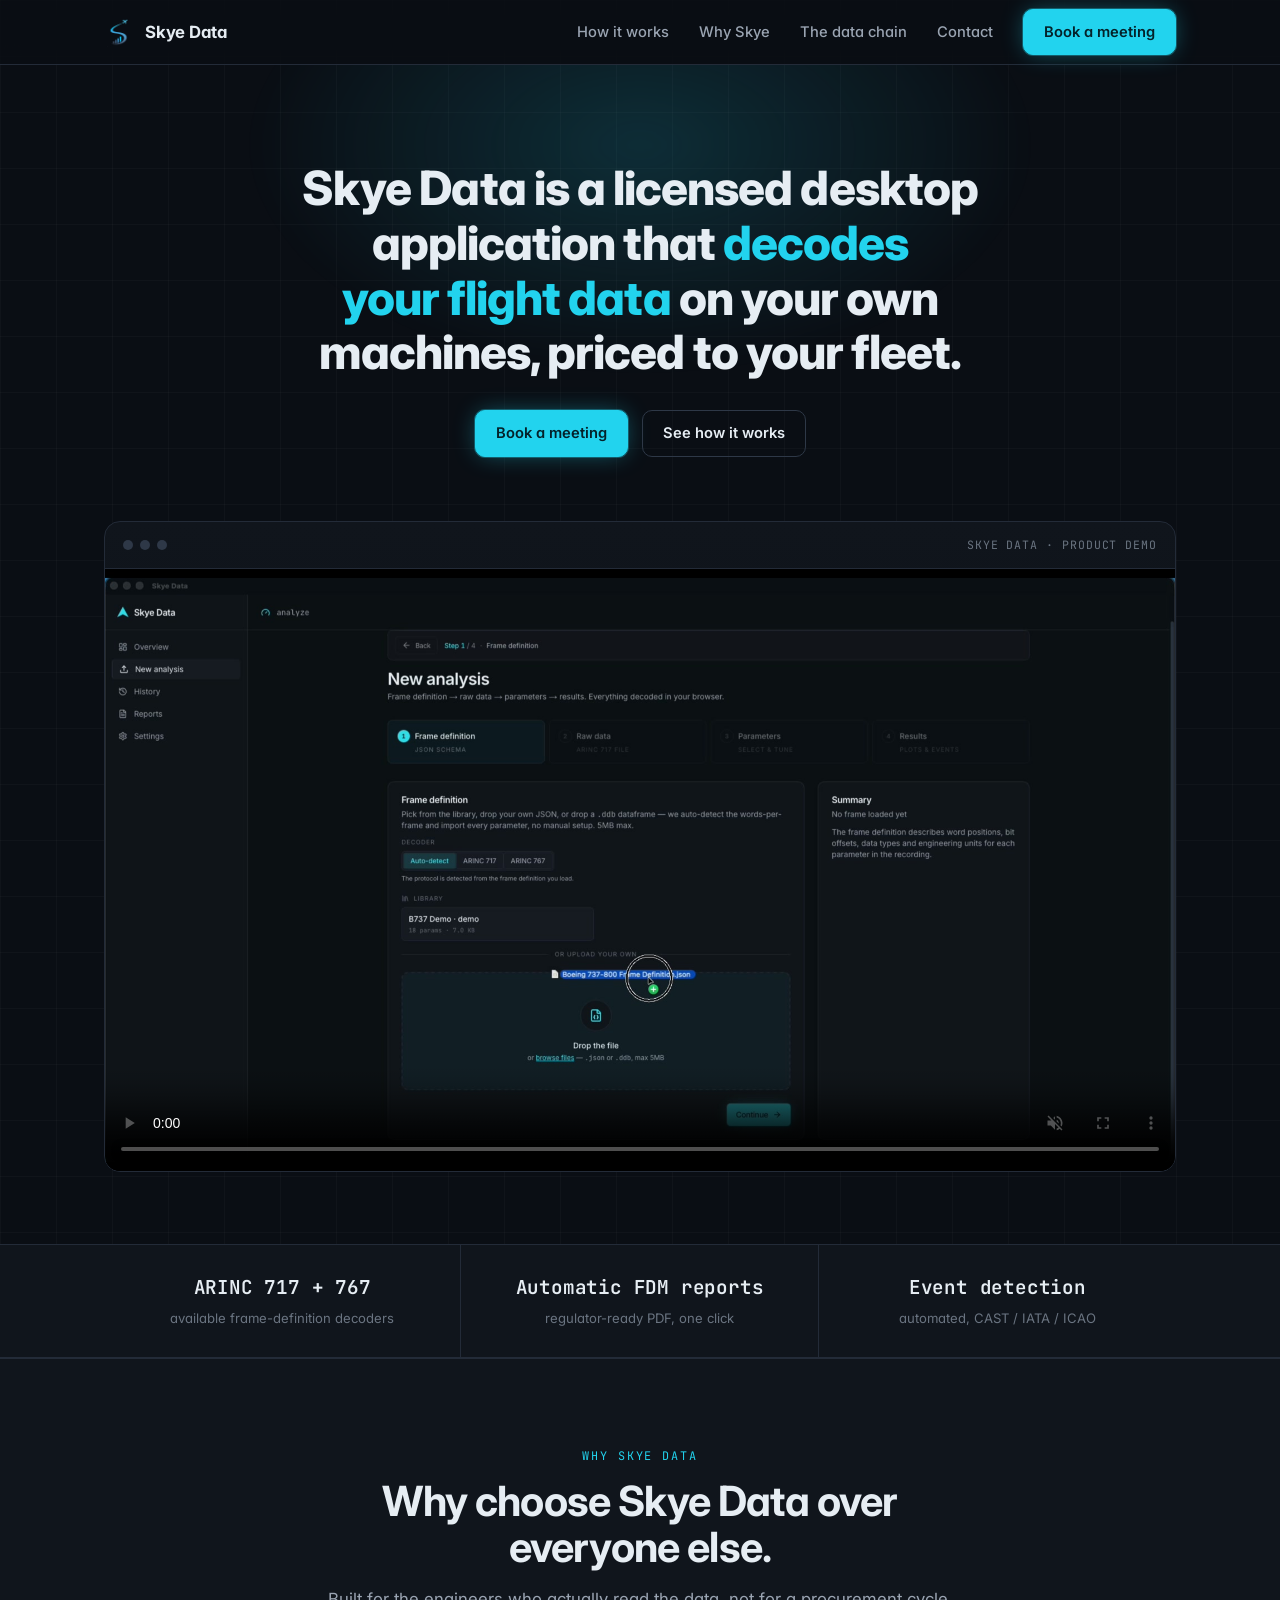
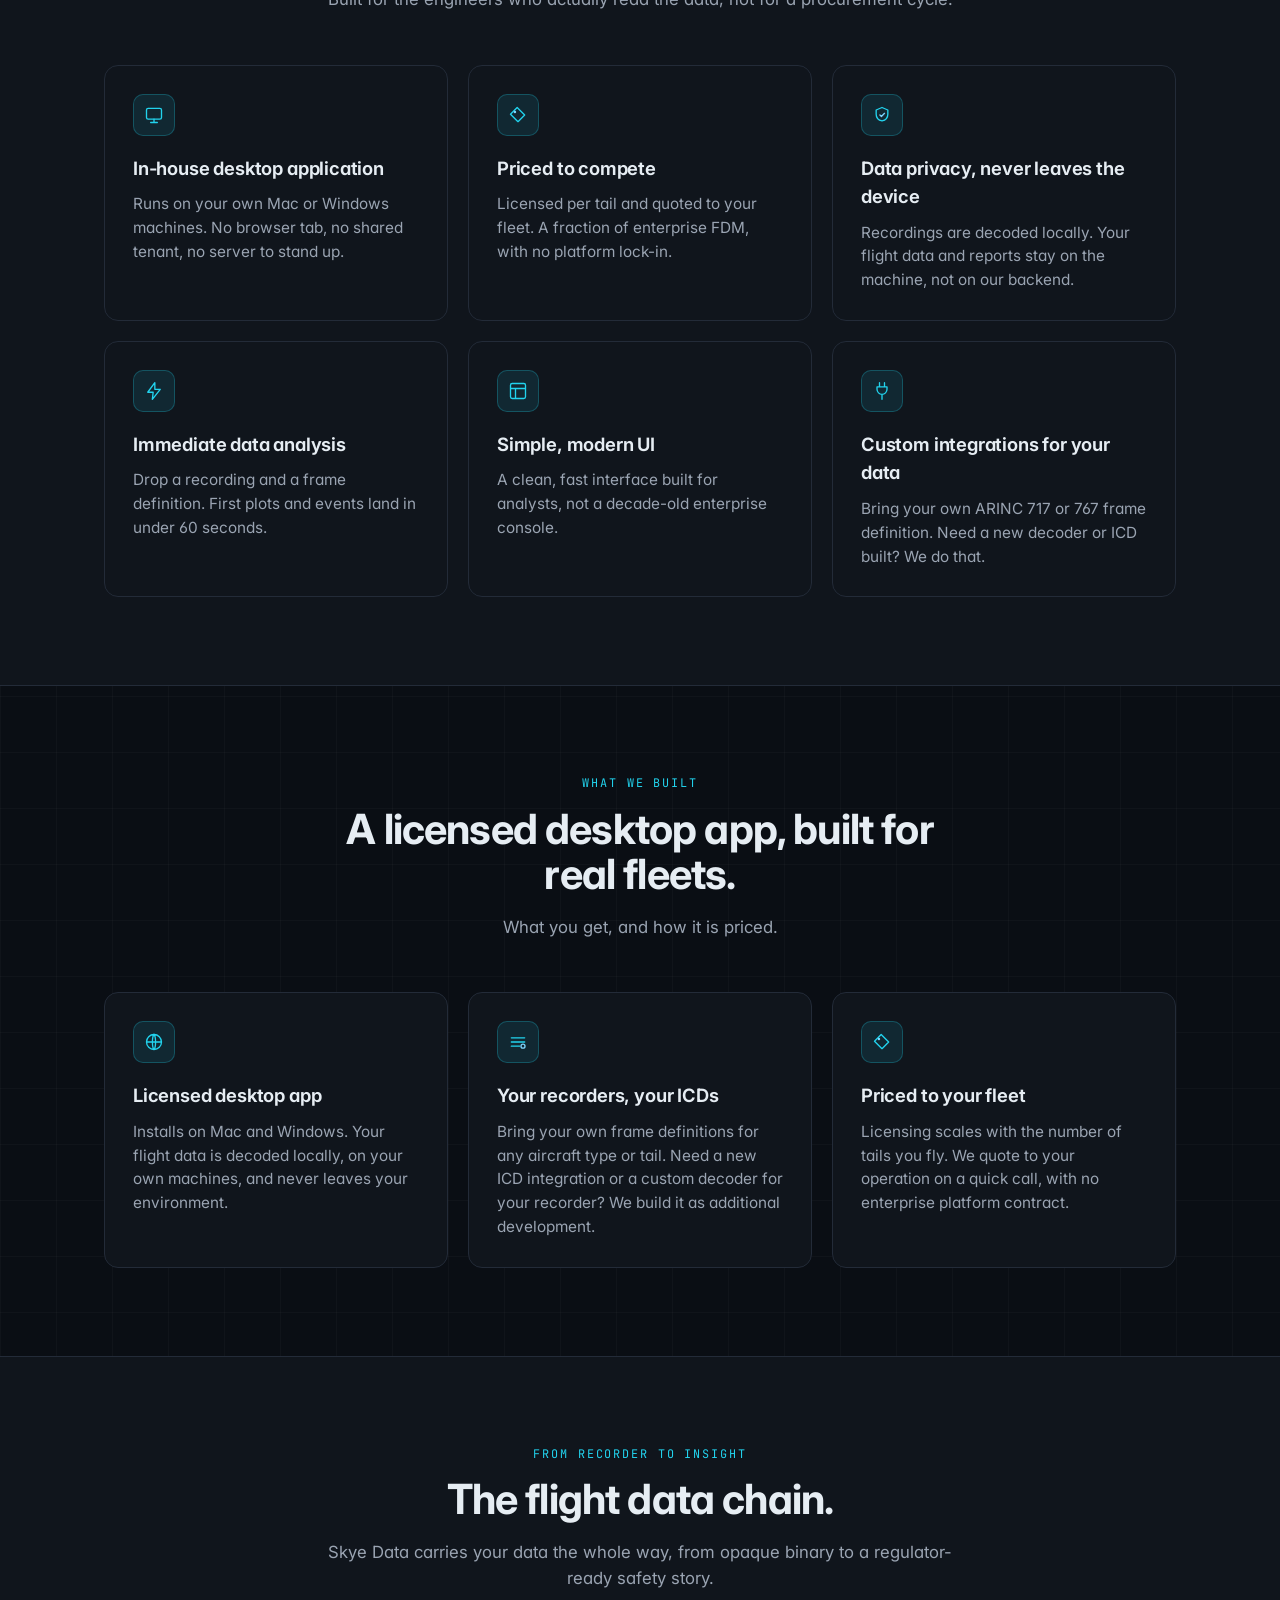
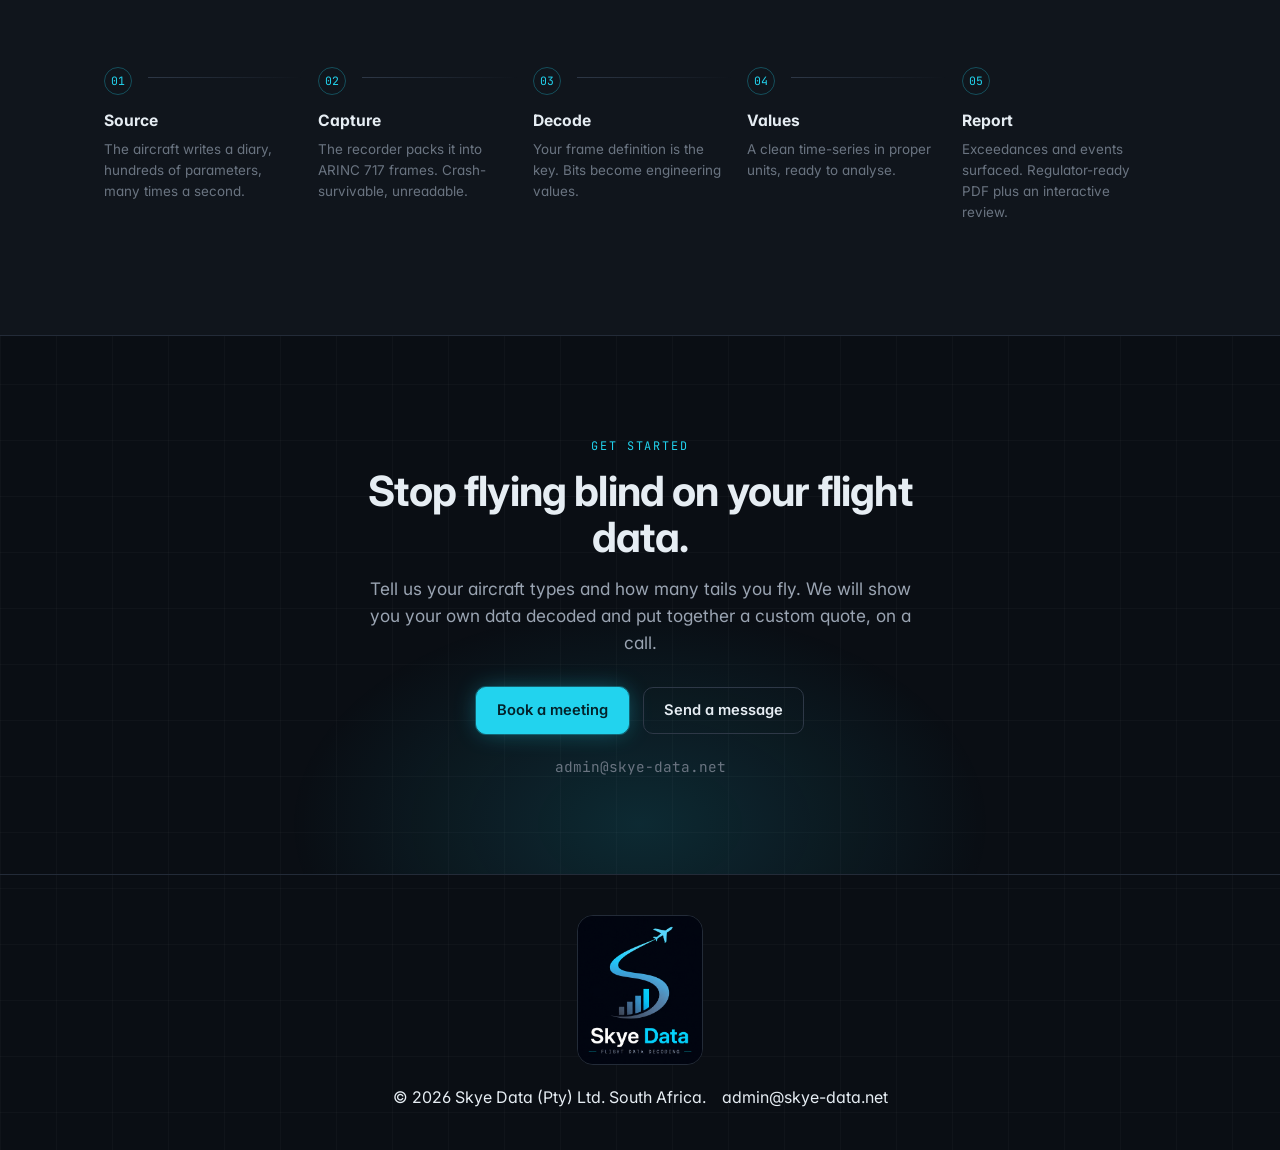
==== index.html @ 077420f1 "Skye Data landing page: centered hero + demo video, booking (Cal.com), contact form wired to n8n + S" ====
<!DOCTYPE html>
<html lang="en">
<head>
<meta charset="UTF-8" />
<meta name="viewport" content="width=device-width, initial-scale=1.0" />
<title>Skye Data · Decode your flight data on your own machines</title>
<meta name="description" content="A licensed desktop application for flight data monitoring, built for operators priced out of enterprise FDM. Local decode, bring your own ICDs, custom integrations, priced per tail." />
<link rel="icon" href="favicon.ico" sizes="any" />
<link rel="icon" type="image/png" sizes="256x256" href="skye-data-icon-256.png" />
<link rel="apple-touch-icon" href="skye-data-icon-512.png" />
<meta property="og:title" content="Skye Data · Decode your flight data on your own machines" />
<meta property="og:description" content="Read your flight data without the six-figure price tag. A licensed desktop app, priced to your fleet." />
<meta property="og:type" content="website" />
<meta property="og:image" content="skye-data-og.png" />
<link rel="preconnect" href="https://fonts.googleapis.com" />
<link rel="preconnect" href="https://fonts.gstatic.com" crossorigin />
<link href="https://fonts.googleapis.com/css2?family=Inter:wght@400;500;600;700;800&family=JetBrains+Mono:wght@400;500;600&display=swap" rel="stylesheet" />
<style>
  :root {
    --bg:        #0a0e14;
    --bg-elev:   #10151c;
    --bg-elev-2: #161c25;
    --surface:   #1c2430;
    --border:    #232b38;
    --border-strong: #2e3847;
    --fg:        #e6edf3;
    --fg-muted:  #9aa4b2;
    --fg-dim:    #6a7481;
    --accent:    #22d3ee;
    --accent-2:  #7dd3fc;
    --warning:   #facc15;
    --caution:   #fb923c;
    --danger:    #f87171;
    --success:   #34d399;
    --sans: "Inter", ui-sans-serif, system-ui, sans-serif;
    --mono: "JetBrains Mono", ui-monospace, SFMono-Regular, Menlo, monospace;
    --maxw: 1120px;
  }

  * { box-sizing: border-box; margin: 0; padding: 0; }
  html { scroll-behavior: smooth; }
  body {
    background: var(--bg);
    color: var(--fg);
    font-family: var(--sans);
    font-feature-settings: "cv02", "cv11", "ss01";
    -webkit-font-smoothing: antialiased;
    text-rendering: optimizeLegibility;
    line-height: 1.55;
    overflow-x: hidden;
  }
  a { color: inherit; text-decoration: none; }
  ::selection { background: rgba(34,211,238,0.35); color: var(--fg); }
  :focus-visible { outline: 2px solid var(--accent); outline-offset: 3px; border-radius: 4px; }
  .num { font-variant-numeric: tabular-nums; font-feature-settings: "tnum"; font-family: var(--mono); }
  .mono { font-family: var(--mono); }

  .grid-bg {
    background-image:
      linear-gradient(to right, rgba(255,255,255,0.025) 1px, transparent 1px),
      linear-gradient(to bottom, rgba(255,255,255,0.025) 1px, transparent 1px);
    background-size: 56px 56px;
  }

  .wrap { max-width: var(--maxw); margin: 0 auto; padding: 0 24px; }

  /* NAV */
  header.nav {
    position: sticky; top: 0; z-index: 50;
    background: rgba(10,14,20,0.72);
    backdrop-filter: blur(12px);
    border-bottom: 1px solid var(--border);
  }
  .nav-inner { display: flex; align-items: center; justify-content: space-between; height: 64px; }
  .brand { display: flex; align-items: center; gap: 11px; font-weight: 700; letter-spacing: -0.01em; font-size: 1.05rem; }
  .brand svg, .brand-mark { display: block; object-fit: contain; }
  .nav-links { display: flex; align-items: center; gap: 30px; }
  .nav-links a.link { color: var(--fg-muted); font-size: 0.92rem; font-weight: 500; transition: color 0.15s; }
  .nav-links a.link:hover { color: var(--fg); }

  .btn {
    display: inline-flex; align-items: center; justify-content: center; gap: 8px;
    font-family: var(--sans); font-weight: 600; font-size: 0.92rem;
    padding: 11px 20px; min-height: 44px; border-radius: 10px; cursor: pointer;
    transition: transform 0.12s ease, box-shadow 0.2s ease, background 0.2s ease;
  }
  .btn-primary {
    background: var(--accent); color: #04222a; border: 1px solid var(--accent);
    box-shadow: 0 0 0 1px rgba(34,211,238,0.3), 0 0 24px -4px rgba(34,211,238,0.45);
  }
  .btn-primary:hover { transform: translateY(-1px); box-shadow: 0 0 0 1px rgba(34,211,238,0.5), 0 0 34px -2px rgba(34,211,238,0.6); }
  .btn-ghost { background: transparent; color: var(--fg); border: 1px solid var(--border-strong); }
  .btn-ghost:hover { border-color: var(--accent); color: var(--accent-2); }

  /* HERO */
  .hero { position: relative; padding: 96px 0 72px; overflow: hidden; }
  .hero-glow {
    position: absolute; top: -180px; left: 50%; transform: translateX(-50%);
    width: 900px; height: 520px; pointer-events: none;
    background: radial-gradient(ellipse at center, rgba(34,211,238,0.16), transparent 62%);
    filter: blur(8px);
  }
  .hero-inner { position: relative; z-index: 1; max-width: 840px; margin: 0 auto; text-align: center; }
  .eyebrow {
    display: inline-flex; align-items: center; gap: 9px;
    font-family: var(--mono); font-size: 0.74rem; letter-spacing: 0.16em; text-transform: uppercase;
    color: var(--accent-2); border: 1px solid var(--border-strong); background: var(--bg-elev);
    padding: 6px 13px; border-radius: 999px; margin-bottom: 26px;
  }
  .eyebrow .dot { width: 7px; height: 7px; border-radius: 50%; background: var(--accent); box-shadow: 0 0 10px 1px var(--accent); }
  h1 {
    font-size: clamp(1.85rem, 4vw, 2.95rem); line-height: 1.16; font-weight: 800;
    letter-spacing: -0.02em; margin-bottom: 30px; text-wrap: balance;
  }
  h1 .accent { color: var(--accent); }
  .hero p.lede { font-size: clamp(1.05rem, 2.1vw, 1.28rem); color: var(--fg-muted); max-width: 640px; margin-bottom: 34px; }
  .hero-cta { display: flex; flex-wrap: wrap; gap: 14px; align-items: center; justify-content: center; }

  /* hero chart */
  .hero-chart { position: relative; margin-top: 64px; border: 1px solid var(--border); border-radius: 16px; background: linear-gradient(180deg, var(--bg-elev), var(--bg)); overflow: hidden; }
  .hero-chart .chart-head { display: flex; align-items: center; justify-content: space-between; padding: 14px 18px; border-bottom: 1px solid var(--border); }
  .chart-head .tag { font-family: var(--mono); font-size: 0.72rem; color: var(--fg-dim); letter-spacing: 0.08em; }
  .dots { display: flex; gap: 7px; }
  .dots span { width: 10px; height: 10px; border-radius: 50%; background: var(--border-strong); }
  .hero-chart svg, .hero-chart video { display: block; width: 100%; height: auto; background: #000; }
  .trace { stroke: var(--accent); stroke-width: 2; fill: none; filter: drop-shadow(0 0 6px rgba(34,211,238,0.55)); stroke-dasharray: 2400; stroke-dashoffset: 2400; animation: draw 2.6s ease forwards 0.3s; }
  .trace-2 { stroke: var(--accent-2); stroke-width: 1.5; fill: none; opacity: 0.5; stroke-dasharray: 2400; stroke-dashoffset: 2400; animation: draw 2.8s ease forwards 0.5s; }
  @keyframes draw { to { stroke-dashoffset: 0; } }

  /* STAT BAND */
  .stats { border-top: 1px solid var(--border); border-bottom: 1px solid var(--border); background: var(--bg-elev); }
  .stats-inner { display: grid; grid-template-columns: repeat(4, 1fr); }
  .stat { padding: 28px 24px; border-right: 1px solid var(--border); text-align: center; }
  .stat:last-child { border-right: none; }
  .stat .v { font-family: var(--mono); font-size: 1.5rem; font-weight: 600; color: var(--fg); letter-spacing: -0.01em; }
  .stat .v span { color: var(--accent); }
  .stat .k { font-size: 0.82rem; color: var(--fg-dim); margin-top: 6px; }
  .stats-inner.feat3 { grid-template-columns: repeat(3, 1fr); }
  .feat3 .stat .v { font-size: 1.2rem; letter-spacing: -0.01em; }
  .section-elev { background: var(--bg-elev); border-top: 1px solid var(--border); border-bottom: 1px solid var(--border); }

  /* SECTIONS */
  section.block { padding: 88px 0; }
  .section-head { max-width: 660px; margin: 0 auto 52px; text-align: center; }
  .kicker { font-family: var(--mono); font-size: 0.74rem; letter-spacing: 0.16em; text-transform: uppercase; color: var(--accent); margin-bottom: 14px; }
  h2 { font-size: clamp(1.8rem, 3.6vw, 2.6rem); line-height: 1.1; letter-spacing: -0.02em; font-weight: 700; margin-bottom: 16px; }
  .section-head p { color: var(--fg-muted); font-size: 1.05rem; }

  /* PROBLEM split */
  .problem { background: var(--bg-elev); border-top: 1px solid var(--border); border-bottom: 1px solid var(--border); }
  .problem .wrap { display: grid; grid-template-columns: 1fr 1fr; gap: 56px; align-items: center; }
  .problem h2 .muted { color: var(--fg-dim); }
  .problem p { color: var(--fg-muted); margin-bottom: 16px; }
  .bars { display: flex; flex-direction: column; gap: 18px; }
  .bar-row .bar-label { display: flex; justify-content: space-between; font-size: 0.88rem; margin-bottom: 8px; color: var(--fg-muted); }
  .bar-row .bar-label .price { font-family: var(--mono); color: var(--fg); }
  .bar-track { height: 14px; background: var(--bg); border: 1px solid var(--border); border-radius: 999px; overflow: hidden; }
  .bar-fill { height: 100%; border-radius: 999px; }
  .bar-fill.enterprise { width: 100%; background: repeating-linear-gradient(45deg, var(--border-strong), var(--border-strong) 6px, var(--surface) 6px, var(--surface) 12px); }
  .bar-fill.skye { width: 22%; background: linear-gradient(90deg, var(--accent), var(--accent-2)); box-shadow: 0 0 18px -2px rgba(34,211,238,0.6); }
  .saving { margin-top: 22px; font-family: var(--mono); font-size: 0.85rem; color: var(--success); }

  /* PILLARS */
  .pillars { display: grid; grid-template-columns: repeat(3, 1fr); gap: 20px; }
  .card {
    background: var(--bg-elev); border: 1px solid var(--border); border-radius: 14px; padding: 28px;
    transition: border-color 0.2s, transform 0.2s, box-shadow 0.2s;
  }
  .card:hover { border-color: var(--border-strong); transform: translateY(-3px); box-shadow: 0 16px 40px -20px rgba(0,0,0,0.7); }
  .card .ic { width: 42px; height: 42px; border-radius: 10px; display: grid; place-items: center; background: rgba(34,211,238,0.1); border: 1px solid rgba(34,211,238,0.25); margin-bottom: 18px; }
  .card h3 { font-size: 1.15rem; font-weight: 650; margin-bottom: 10px; letter-spacing: -0.01em; }
  .card p { color: var(--fg-muted); font-size: 0.96rem; }

  /* CHAIN */
  .chain { background: var(--bg-elev); border-top: 1px solid var(--border); border-bottom: 1px solid var(--border); }
  .steps { display: grid; grid-template-columns: repeat(5, 1fr); gap: 0; counter-reset: step; }
  .step { position: relative; padding: 24px 20px 24px 0; }
  .step:not(:last-child)::after { content: ""; position: absolute; top: 34px; right: 16px; width: calc(100% - 60px); height: 1px; background: linear-gradient(90deg, var(--border-strong), transparent); }
  .step .n { counter-increment: step; font-family: var(--mono); font-size: 0.72rem; color: var(--accent); border: 1px solid rgba(34,211,238,0.3); width: 28px; height: 28px; border-radius: 50%; display: grid; place-items: center; margin-bottom: 14px; }
  .step .n::before { content: "0" counter(step); }
  .step h4 { font-size: 0.98rem; margin-bottom: 6px; }
  .step p { font-size: 0.84rem; color: var(--fg-dim); }

  /* CTA */
  .cta { padding: 96px 0; text-align: center; position: relative; overflow: hidden; }
  .cta .glow { position: absolute; bottom: -200px; left: 50%; transform: translateX(-50%); width: 800px; height: 500px; background: radial-gradient(ellipse at center, rgba(34,211,238,0.14), transparent 62%); pointer-events: none; }
  .cta-inner { position: relative; z-index: 1; max-width: 620px; margin: 0 auto; }
  .cta h2 { margin-bottom: 16px; }
  .cta p { color: var(--fg-muted); margin-bottom: 30px; font-size: 1.08rem; }
  .cta .email { display: block; margin-top: 22px; font-family: var(--mono); font-size: 0.9rem; color: var(--fg-dim); }

  /* FOOTER */
  footer { border-top: 1px solid var(--border); padding: 40px 0; }
  .foot-col { text-align: center; }
  .footer-lockup { display: block; height: 150px; width: auto; margin: 0 auto 20px; border-radius: 16px; border: 1px solid var(--border); }
  .foot-meta { display: flex; gap: 16px; justify-content: center; align-items: center; flex-wrap: wrap; }
  .foot-inner { display: flex; flex-wrap: wrap; gap: 16px; align-items: center; justify-content: space-between; }
  .foot-inner .small { color: var(--fg-dim); font-size: 0.84rem; }
  .foot-inner a.link { color: var(--fg-muted); font-size: 0.84rem; }
  .foot-inner a.link:hover { color: var(--accent-2); }

  /* reveal */
  .reveal { opacity: 0; transform: translateY(16px); animation: rise 0.7s ease forwards; }
  @keyframes rise { to { opacity: 1; transform: none; } }

  @media (max-width: 880px) {
    .nav-links .link { display: none; }
    .stats-inner { grid-template-columns: repeat(2, 1fr); }
    .stats-inner.feat3 { grid-template-columns: 1fr; }
    .stat:nth-child(2) { border-right: none; }
    .stat:nth-child(1), .stat:nth-child(2) { border-bottom: 1px solid var(--border); }
    .problem .wrap { grid-template-columns: 1fr; gap: 36px; }
    .pillars { grid-template-columns: 1fr; }
    .steps { grid-template-columns: 1fr 1fr; }
    .step::after { display: none; }
  }
  @media (prefers-reduced-motion: reduce) {
    .trace, .trace-2 { animation: none; stroke-dashoffset: 0; }
    .reveal { animation: none; opacity: 1; transform: none; }
    html { scroll-behavior: auto; }
  }
</style>
</head>
<body class="grid-bg">

  <header class="nav">
    <div class="wrap nav-inner">
      <a class="brand" href="#top" aria-label="Skye Data home">
        <img class="brand-mark" src="skye-data-icon-256.png" alt="Skye Data" width="30" height="30" />
        Skye&nbsp;Data
      </a>
      <nav class="nav-links">
        <a class="link" href="#how">How it works</a>
        <a class="link" href="#why">Why Skye</a>
        <a class="link" href="#chain">The data chain</a>
        <a class="link" href="contact.html">Contact</a>
        <a class="btn btn-primary" href="book.html">Book a meeting</a>
      </nav>
    </div>
  </header>

  <main id="top">

    <!-- HERO -->
    <section class="hero">
      <div class="hero-glow"></div>
      <div class="wrap hero-inner">
        <h1 class="reveal">Skye Data is a licensed desktop application that <span class="accent">decodes your flight data</span> on your own machines, priced to your fleet.</h1>
        <div class="hero-cta reveal" style="animation-delay:.08s">
          <a class="btn btn-primary" href="book.html">Book a meeting</a>
          <a class="btn btn-ghost" href="#how">See how it works</a>
        </div>
      </div>

      <div class="wrap">
        <div class="hero-chart reveal" style="animation-delay:.24s">
          <div class="chart-head">
            <div class="dots"><span></span><span></span><span></span></div>
            <span class="tag">SKYE DATA &middot; PRODUCT DEMO</span>
          </div>
          <video class="hero-video" src="skye-demo.mp4" poster="skye-demo-poster.jpg" autoplay muted loop playsinline controls preload="metadata" aria-label="Skye Data product demo"></video>
        </div>
      </div>
    </section>

    <!-- STATS -->
    <section class="stats">
      <div class="wrap stats-inner feat3">
        <div class="stat"><div class="v">ARINC 717 + 767</div><div class="k">available frame-definition decoders</div></div>
        <div class="stat"><div class="v">Automatic FDM reports</div><div class="k">regulator-ready PDF, one click</div></div>
        <div class="stat"><div class="v">Event detection</div><div class="k">automated, CAST / IATA / ICAO</div></div>
      </div>
    </section>

    <!-- PROBLEM / WHY -->
    <section class="section-elev block" id="why">
      <div class="wrap">
        <div class="section-head">
          <div class="kicker">Why Skye Data</div>
          <h2>Why choose Skye Data over everyone else.</h2>
          <p>Built for the engineers who actually read the data, not for a procurement cycle.</p>
        </div>
        <div class="pillars">
          <div class="card reveal">
            <div class="ic"><svg width="20" height="20" viewBox="0 0 24 24" fill="none"><rect x="3" y="4" width="18" height="13" rx="2" stroke="#22d3ee" stroke-width="1.6"/><path d="M8 21h8M12 17v4" stroke="#22d3ee" stroke-width="1.6" stroke-linecap="round"/></svg></div>
            <h3>In-house desktop application</h3>
            <p>Runs on your own Mac or Windows machines. No browser tab, no shared tenant, no server to stand up.</p>
          </div>
          <div class="card reveal" style="animation-delay:.05s">
            <div class="ic"><svg width="20" height="20" viewBox="0 0 24 24" fill="none"><path d="M3 11l8-8 9 9-8 8-9-9z" stroke="#22d3ee" stroke-width="1.6" stroke-linejoin="round"/><circle cx="8.3" cy="8.3" r="1.5" fill="#7dd3fc"/></svg></div>
            <h3>Priced to compete</h3>
            <p>Licensed per tail and quoted to your fleet. A fraction of enterprise FDM, with no platform lock-in.</p>
          </div>
          <div class="card reveal" style="animation-delay:.1s">
            <div class="ic"><svg width="20" height="20" viewBox="0 0 24 24" fill="none"><path d="M12 3l7 3v5c0 4-3 7.2-7 8-4-.8-7-4-7-8V6z" stroke="#22d3ee" stroke-width="1.6" stroke-linejoin="round"/><path d="M9.5 12l1.8 1.8L15 10" stroke="#7dd3fc" stroke-width="1.6" stroke-linecap="round" stroke-linejoin="round"/></svg></div>
            <h3>Data privacy, never leaves the device</h3>
            <p>Recordings are decoded locally. Your flight data and reports stay on the machine, not on our backend.</p>
          </div>
          <div class="card reveal" style="animation-delay:.15s">
            <div class="ic"><svg width="20" height="20" viewBox="0 0 24 24" fill="none"><path d="M13 2L4.5 13.5H11l-1 8.5L19.5 10H13z" stroke="#22d3ee" stroke-width="1.6" stroke-linejoin="round"/></svg></div>
            <h3>Immediate data analysis</h3>
            <p>Drop a recording and a frame definition. First plots and events land in under 60 seconds.</p>
          </div>
          <div class="card reveal" style="animation-delay:.2s">
            <div class="ic"><svg width="20" height="20" viewBox="0 0 24 24" fill="none"><rect x="3" y="3" width="18" height="18" rx="2" stroke="#22d3ee" stroke-width="1.6"/><path d="M3 9h18M9 21V9" stroke="#22d3ee" stroke-width="1.6"/></svg></div>
            <h3>Simple, modern UI</h3>
            <p>A clean, fast interface built for analysts, not a decade-old enterprise console.</p>
          </div>
          <div class="card reveal" style="animation-delay:.25s">
            <div class="ic"><svg width="20" height="20" viewBox="0 0 24 24" fill="none"><path d="M9 2v5M15 2v5M6 7h12v3a6 6 0 01-12 0V7zM12 16v6" stroke="#22d3ee" stroke-width="1.6" stroke-linecap="round" stroke-linejoin="round"/></svg></div>
            <h3>Custom integrations for your data</h3>
            <p>Bring your own ARINC 717 or 767 frame definition. Need a new decoder or ICD built? We do that.</p>
          </div>
        </div>
      </div>
    </section>

    <!-- HOW IT WORKS -->
    <section class="block" id="how">
      <div class="wrap">
        <div class="section-head">
          <div class="kicker">What we built</div>
          <h2>A licensed desktop app, built for real fleets.</h2>
          <p>What you get, and how it is priced.</p>
        </div>
        <div class="pillars">
          <div class="card reveal">
            <div class="ic">
              <svg width="20" height="20" viewBox="0 0 24 24" fill="none"><path d="M12 3a9 9 0 100 18 9 9 0 000-18zM3 12h18M12 3c2.5 2.7 2.5 15.3 0 18M12 3c-2.5 2.7-2.5 15.3 0 18" stroke="#22d3ee" stroke-width="1.6" stroke-linecap="round"/></svg>
            </div>
            <h3>Licensed desktop app</h3>
            <p>Installs on Mac and Windows. Your flight data is decoded locally, on your own machines, and never leaves your environment.</p>
          </div>
          <div class="card reveal" style="animation-delay:.08s">
            <div class="ic">
              <svg width="20" height="20" viewBox="0 0 24 24" fill="none"><path d="M4 7h16M4 12h16M4 17h10" stroke="#22d3ee" stroke-width="1.6" stroke-linecap="round"/><circle cx="18" cy="17" r="2.4" stroke="#7dd3fc" stroke-width="1.6"/></svg>
            </div>
            <h3>Your recorders, your ICDs</h3>
            <p>Bring your own frame definitions for any aircraft type or tail. Need a new ICD integration or a custom decoder for your recorder? We build it as additional development.</p>
          </div>
          <div class="card reveal" style="animation-delay:.16s">
            <div class="ic">
              <svg width="20" height="20" viewBox="0 0 24 24" fill="none"><path d="M3 11l8-8 9 9-8 8-9-9z" stroke="#22d3ee" stroke-width="1.6" stroke-linejoin="round"/><circle cx="8.3" cy="8.3" r="1.5" fill="#7dd3fc"/></svg>
            </div>
            <h3>Priced to your fleet</h3>
            <p>Licensing scales with the number of tails you fly. We quote to your operation on a quick call, with no enterprise platform contract.</p>
          </div>
        </div>
      </div>
    </section>

    <!-- DATA CHAIN -->
    <section class="chain block" id="chain">
      <div class="wrap">
        <div class="section-head">
          <div class="kicker">From recorder to insight</div>
          <h2>The flight data chain.</h2>
          <p>Skye Data carries your data the whole way, from opaque binary to a regulator-ready safety story.</p>
        </div>
        <div class="steps">
          <div class="step"><div class="n"></div><h4>Source</h4><p>The aircraft writes a diary, hundreds of parameters, many times a second.</p></div>
          <div class="step"><div class="n"></div><h4>Capture</h4><p>The recorder packs it into ARINC 717 frames. Crash-survivable, unreadable.</p></div>
          <div class="step"><div class="n"></div><h4>Decode</h4><p>Your frame definition is the key. Bits become engineering values.</p></div>
          <div class="step"><div class="n"></div><h4>Values</h4><p>A clean time-series in proper units, ready to analyse.</p></div>
          <div class="step"><div class="n"></div><h4>Report</h4><p>Exceedances and events surfaced. Regulator-ready PDF plus an interactive review.</p></div>
        </div>
      </div>
    </section>

    <!-- CTA -->
    <section class="cta">
      <div class="glow"></div>
      <div class="wrap cta-inner">
        <div class="kicker" style="display:inline-block">Get started</div>
        <h2>Stop flying blind on your flight data.</h2>
        <p>Tell us your aircraft types and how many tails you fly. We will show you your own data decoded and put together a custom quote, on a call.</p>
        <a class="btn btn-primary" href="book.html">Book a meeting</a>
        <a class="btn btn-ghost" href="contact.html" style="margin-left:10px">Send a message</a>
        <a class="email" href="mailto:admin@skye-data.net">admin@skye-data.net</a>
      </div>
    </section>

  </main>

  <footer>
    <div class="wrap foot-col">
      <img class="footer-lockup" src="skye-data-lockup-trim.png" alt="Skye Data, flight data decoding" />
      <div class="foot-meta">
        <span class="small">&copy; 2026 Skye Data (Pty) Ltd. South Africa.</span>
        <a class="link" href="mailto:admin@skye-data.net">admin@skye-data.net</a>
      </div>
    </div>
  </footer>

</body>
</html>
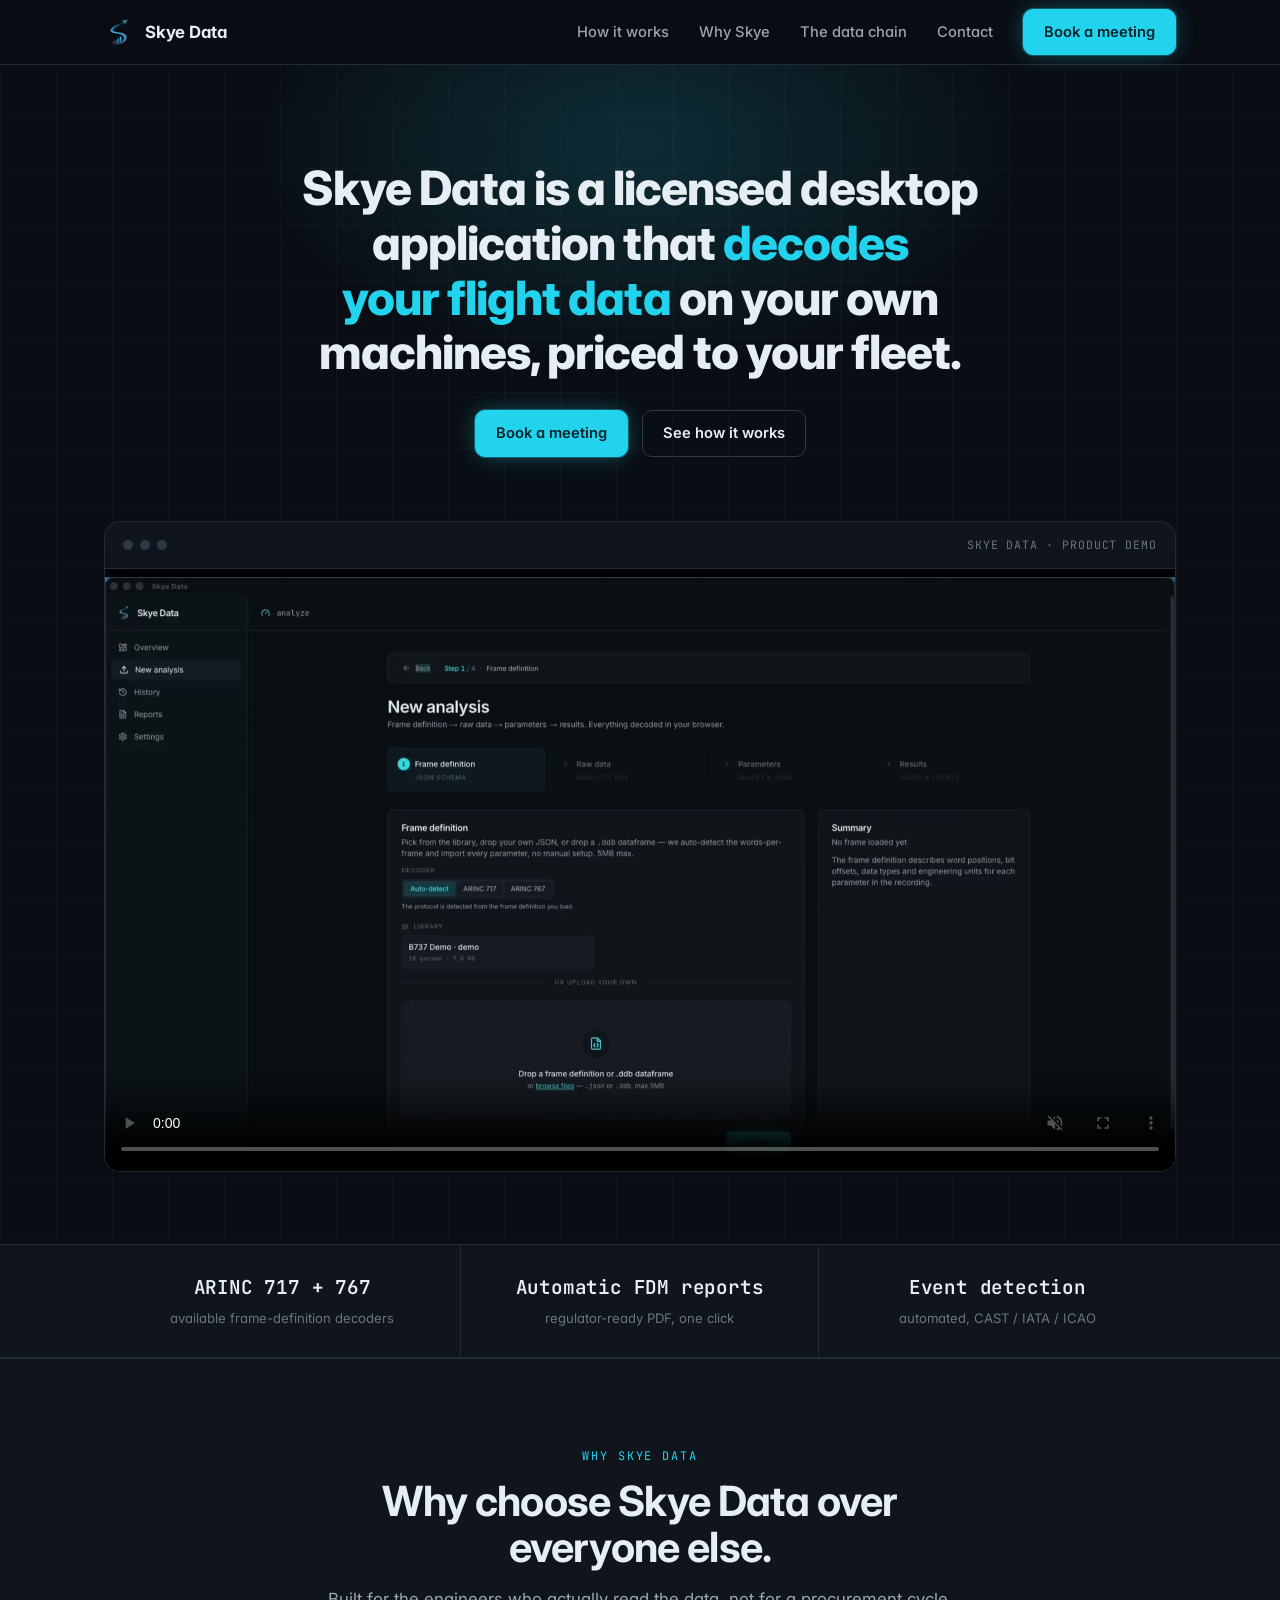
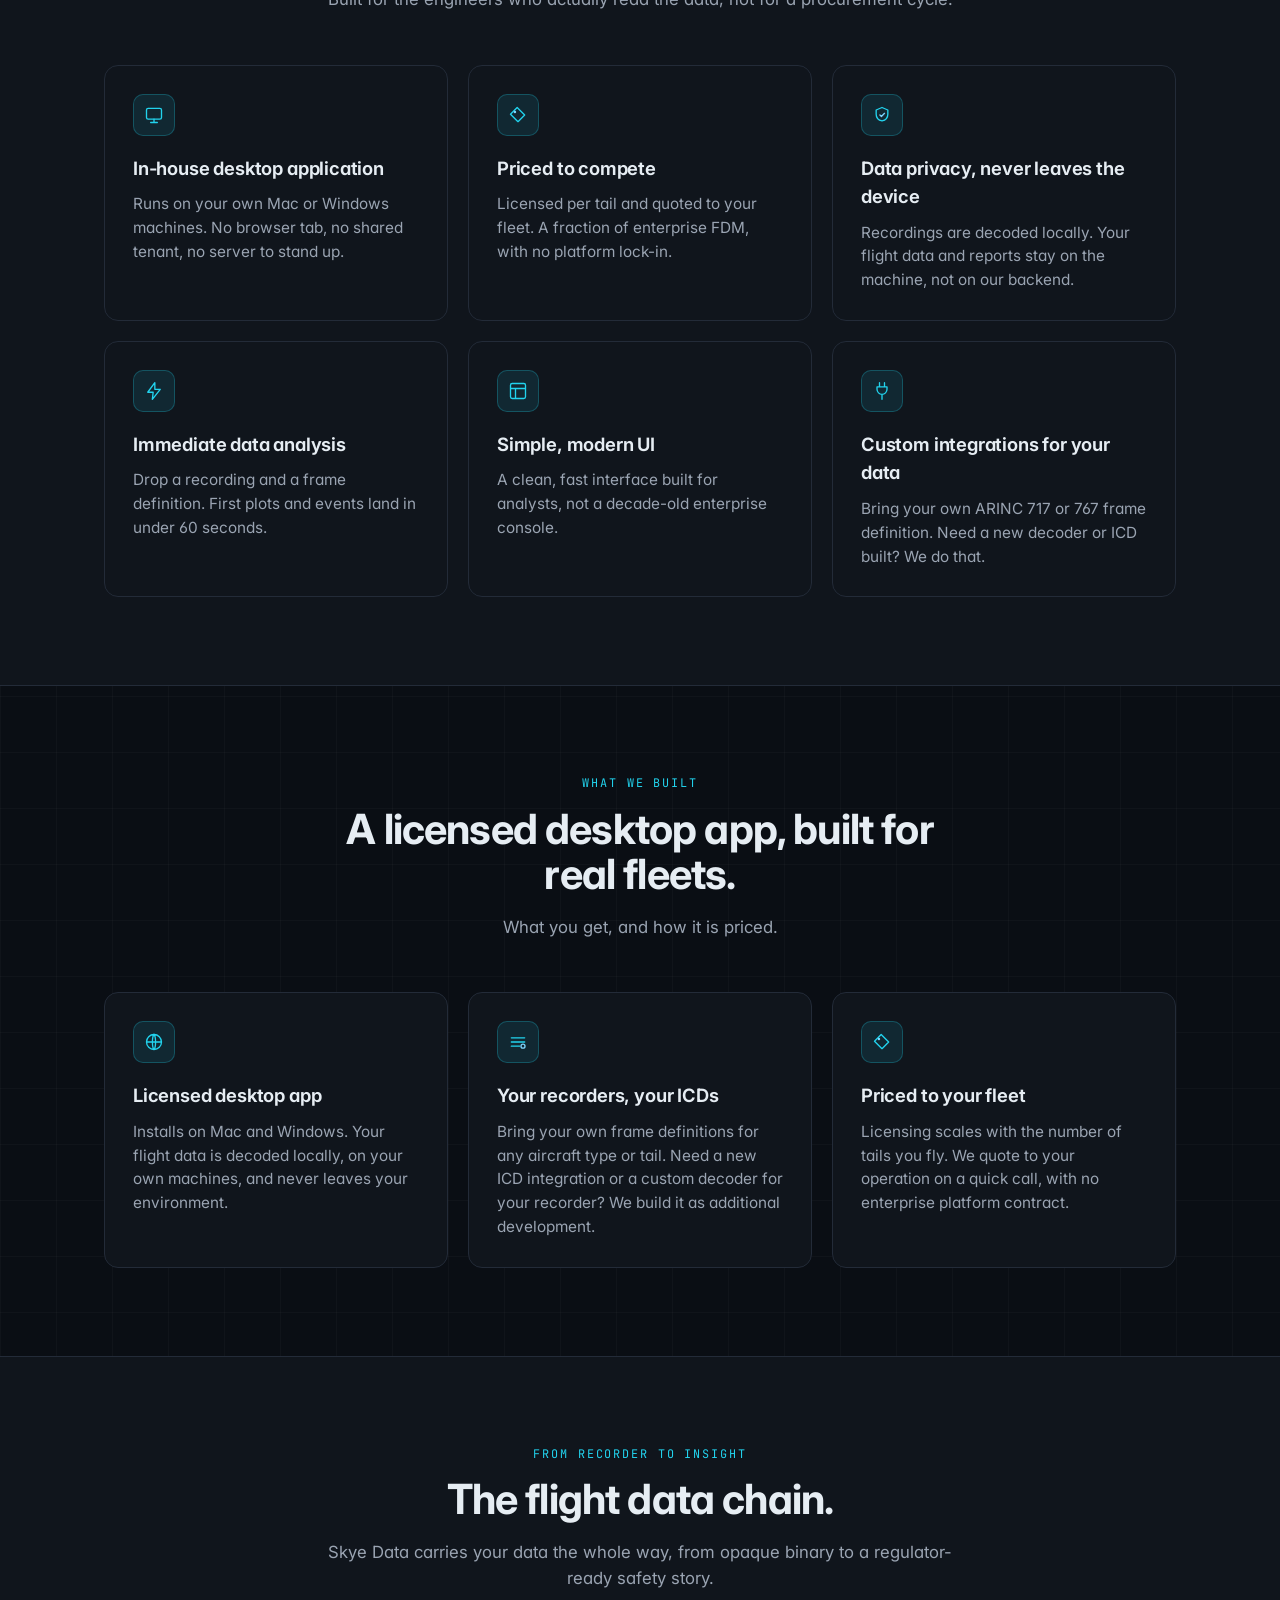
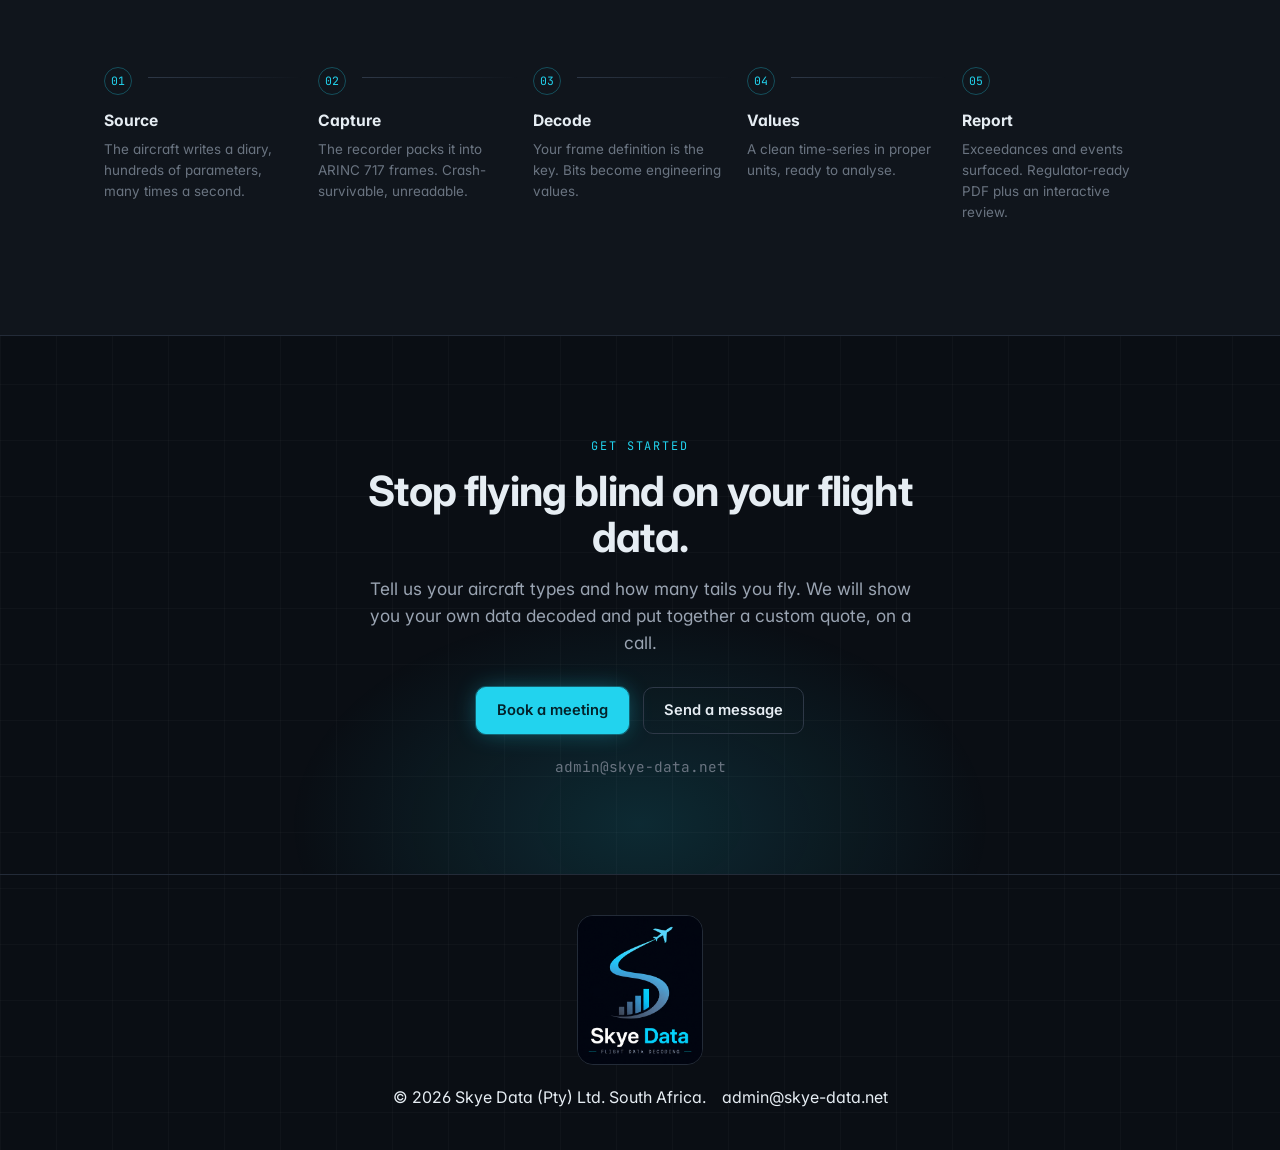
==== commit 13e11c33: "Drop six-figure price framing from og:description Co-Authored-By: Claude Opus 5 (1M context) <norepl" ====
--- a/index.html
+++ b/index.html
@@ -9,7 +9,7 @@
 <link rel="icon" type="image/png" sizes="256x256" href="skye-data-icon-256.png" />
 <link rel="apple-touch-icon" href="skye-data-icon-512.png" />
 <meta property="og:title" content="Skye Data · Decode your flight data on your own machines" />
-<meta property="og:description" content="Read your flight data without the six-figure price tag. A licensed desktop app, priced to your fleet." />
+<meta property="og:description" content="A licensed desktop app, priced to your fleet." />
 <meta property="og:type" content="website" />
 <meta property="og:image" content="skye-data-og.png" />
 <link rel="preconnect" href="https://fonts.googleapis.com" />
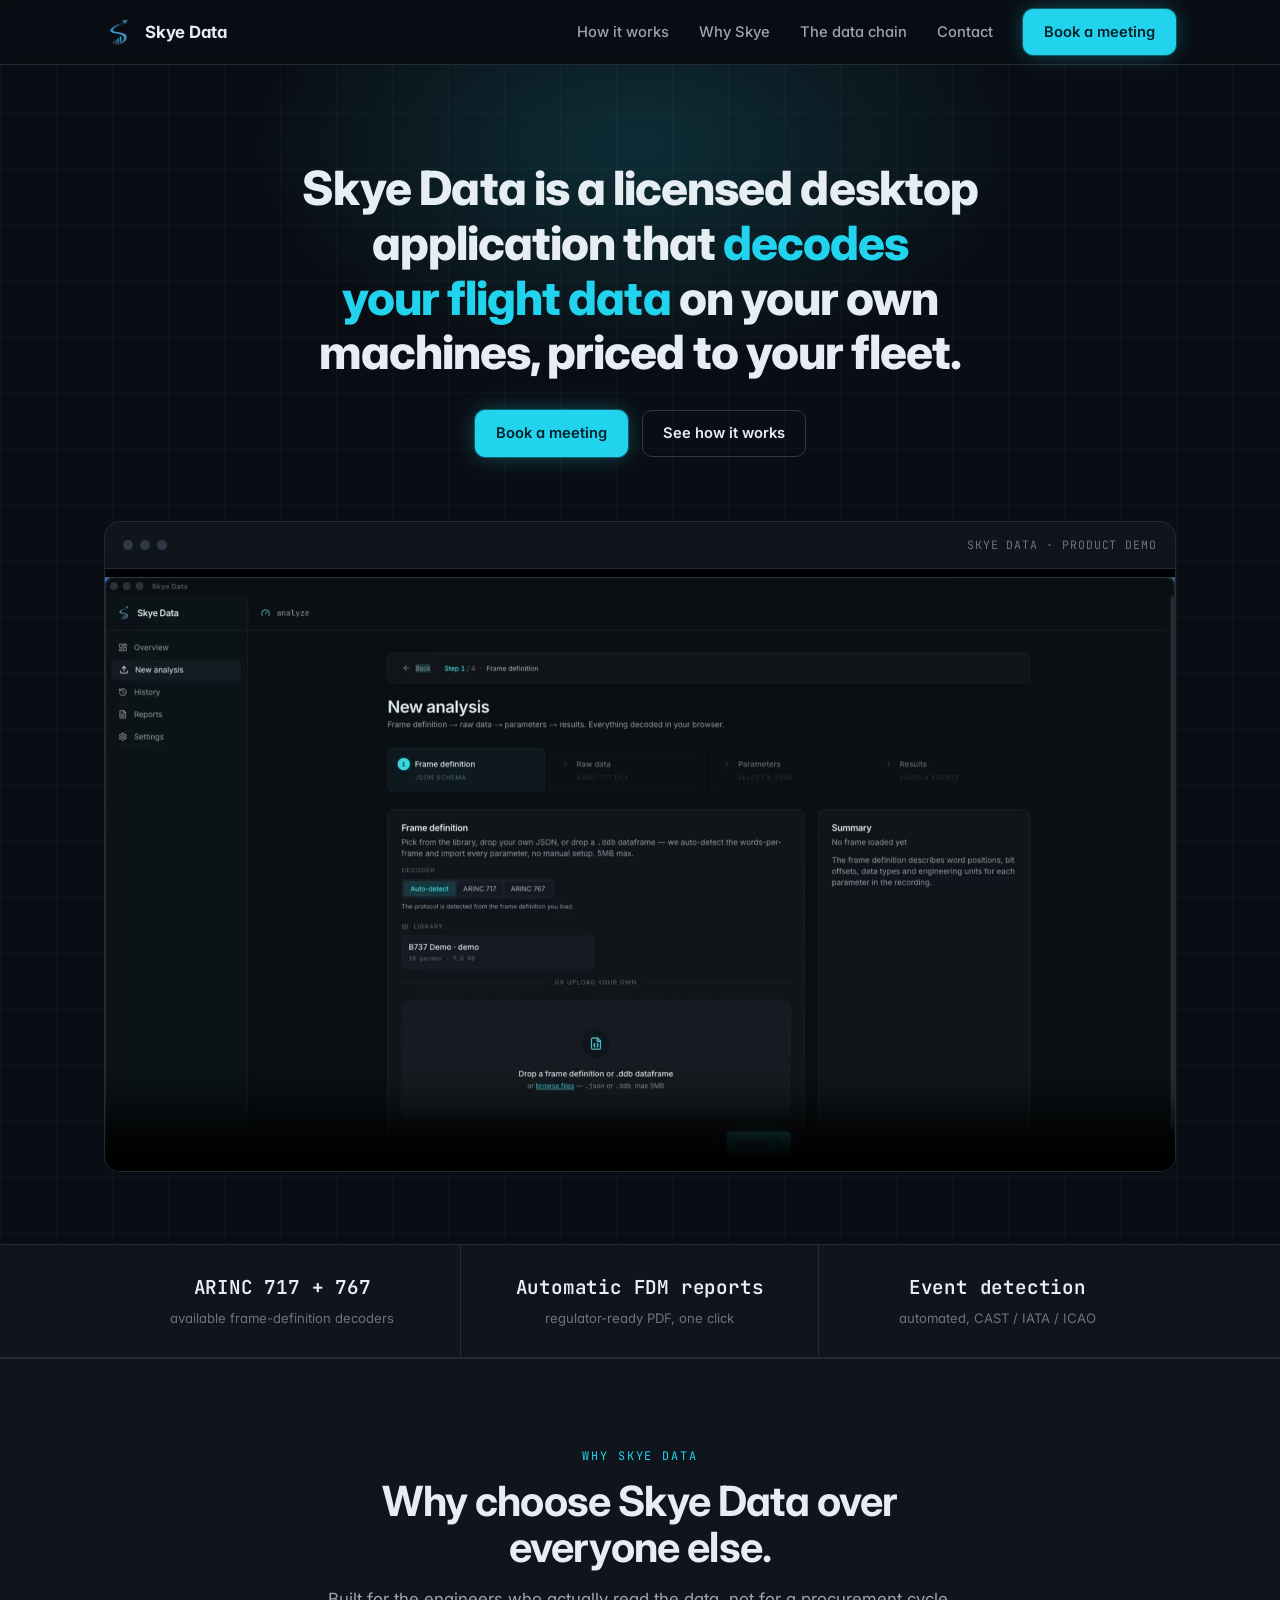
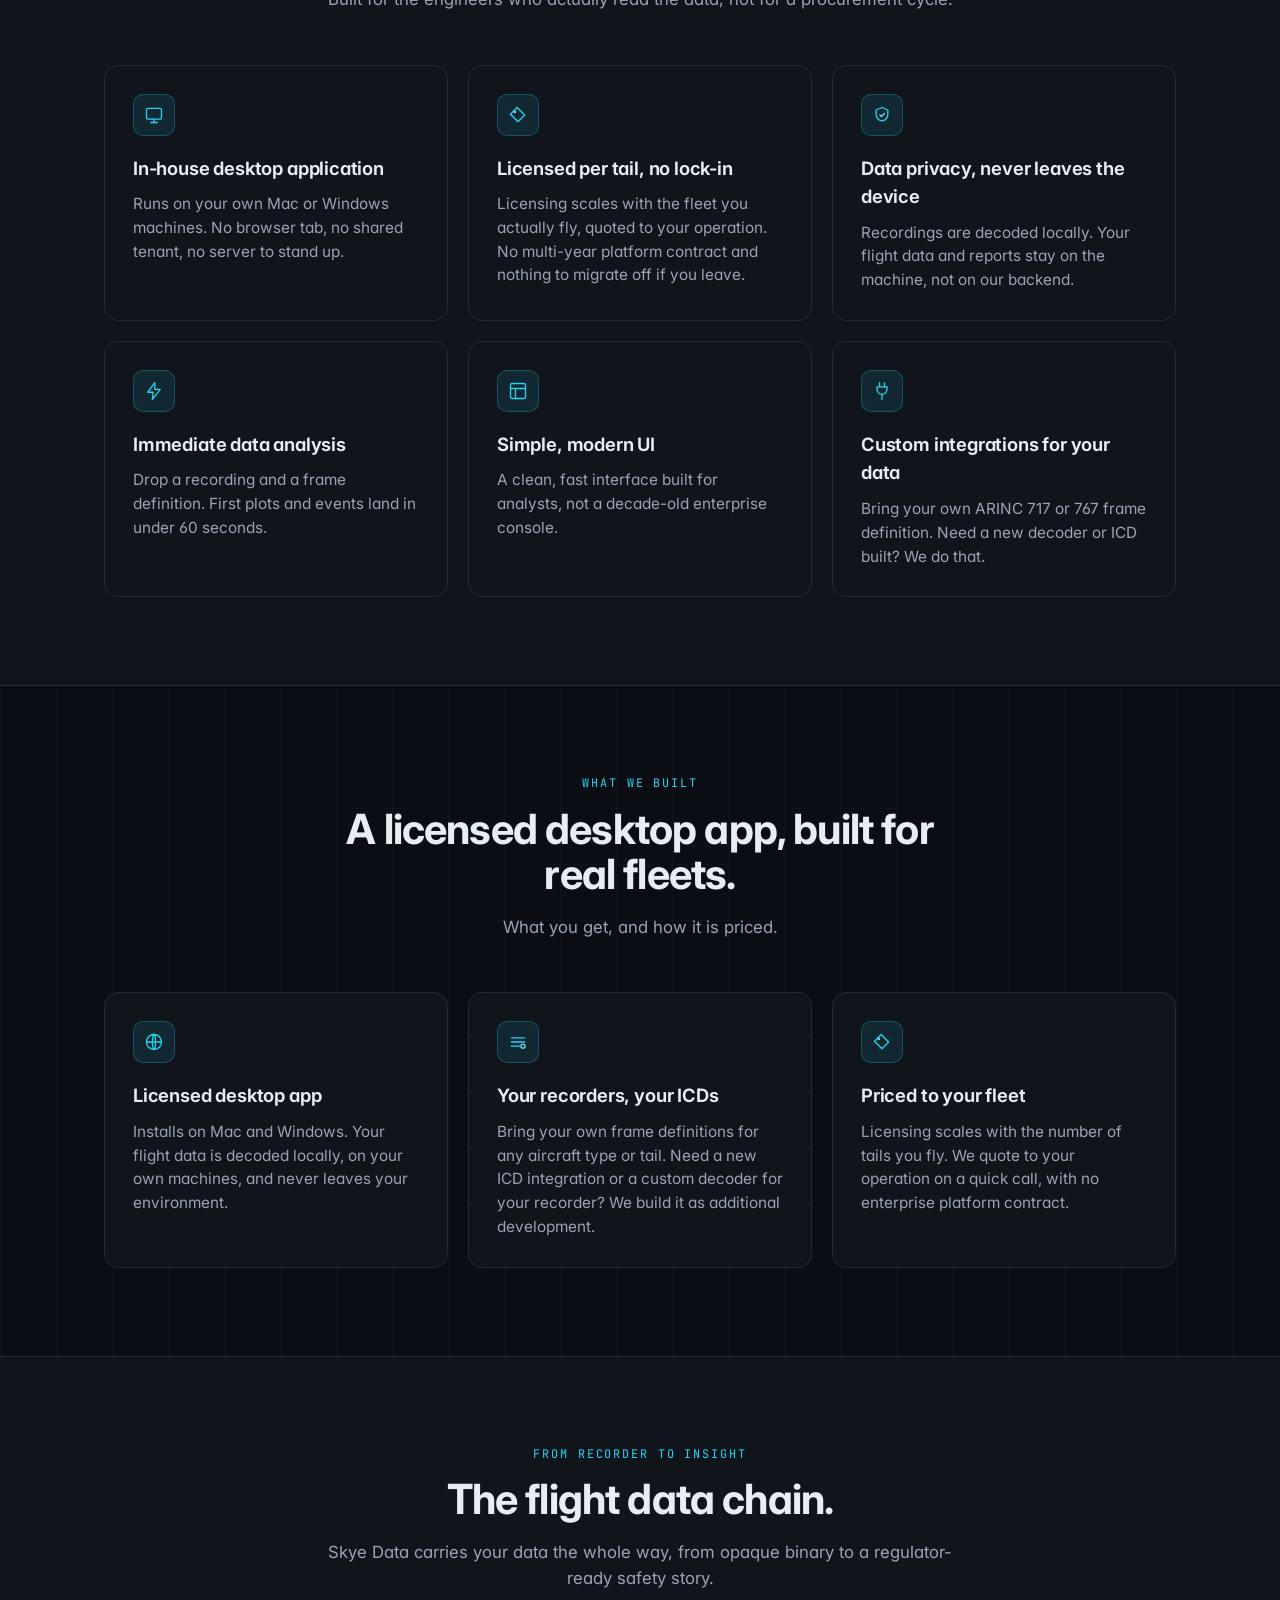
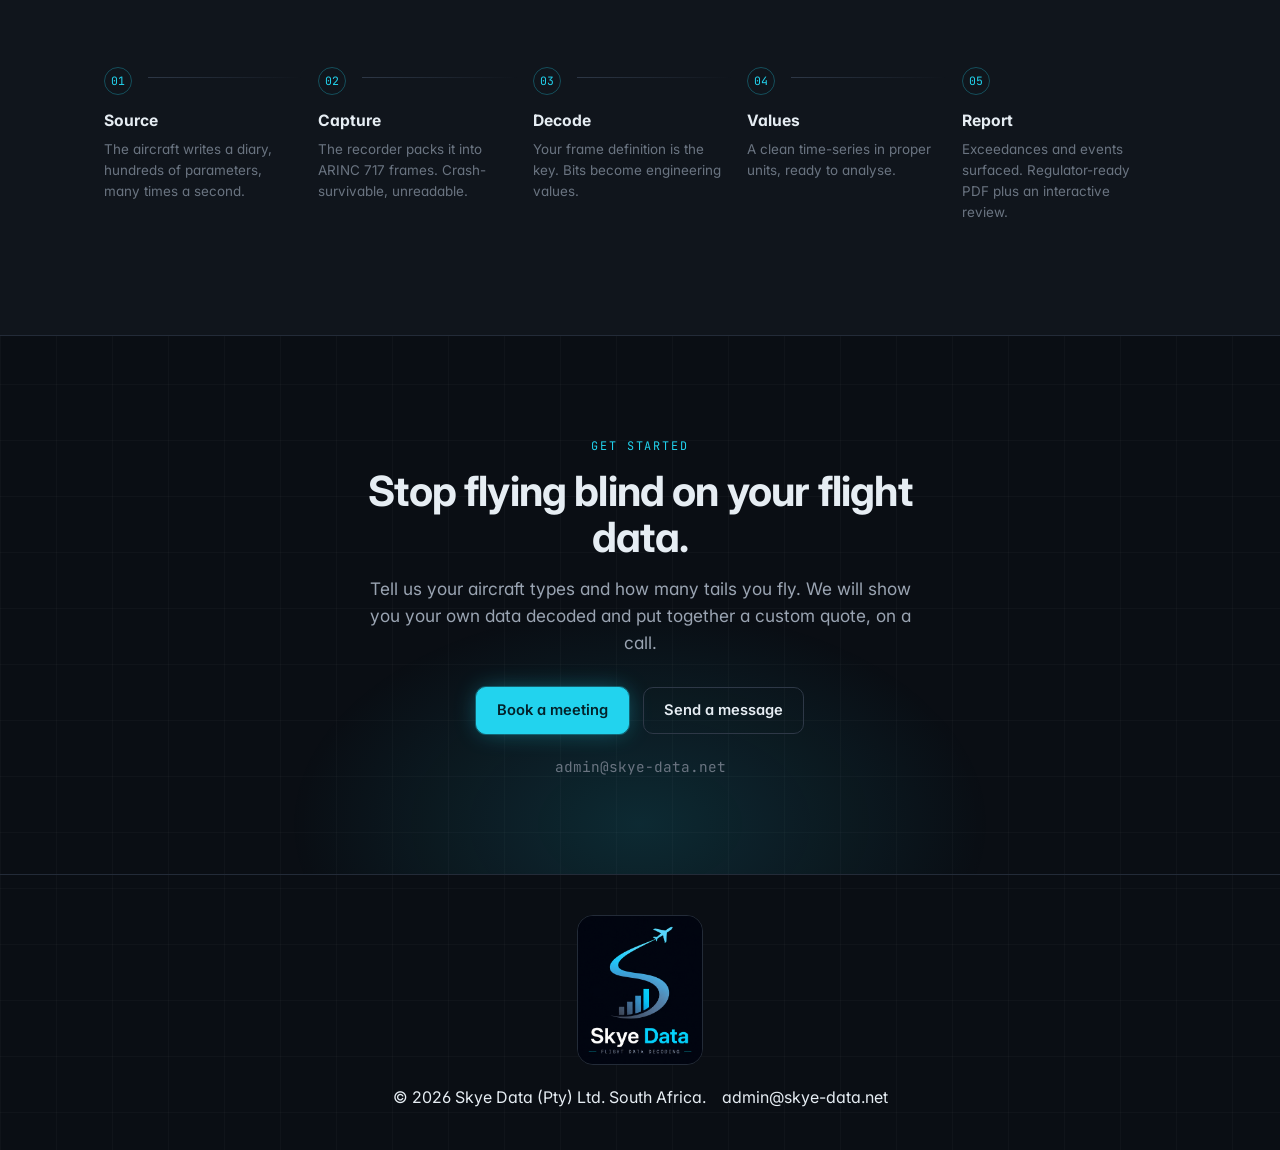
==== commit 002f328c: "Replace price-anchored copy with value-led framing Removes the last two places that positioned Skye " ====
--- a/index.html
+++ b/index.html
@@ -4,7 +4,7 @@
 <meta charset="UTF-8" />
 <meta name="viewport" content="width=device-width, initial-scale=1.0" />
 <title>Skye Data · Decode your flight data on your own machines</title>
-<meta name="description" content="A licensed desktop application for flight data monitoring, built for operators priced out of enterprise FDM. Local decode, bring your own ICDs, custom integrations, priced per tail." />
+<meta name="description" content="A licensed desktop app for flight data monitoring. Decode locally on your own machines, bring your own ICDs, add custom integrations, license per tail." />
 <link rel="icon" href="favicon.ico" sizes="any" />
 <link rel="icon" type="image/png" sizes="256x256" href="skye-data-icon-256.png" />
 <link rel="apple-touch-icon" href="skye-data-icon-512.png" />
@@ -147,18 +147,6 @@
   .section-head p { color: var(--fg-muted); font-size: 1.05rem; }
 
   /* PROBLEM split */
-  .problem { background: var(--bg-elev); border-top: 1px solid var(--border); border-bottom: 1px solid var(--border); }
-  .problem .wrap { display: grid; grid-template-columns: 1fr 1fr; gap: 56px; align-items: center; }
-  .problem h2 .muted { color: var(--fg-dim); }
-  .problem p { color: var(--fg-muted); margin-bottom: 16px; }
-  .bars { display: flex; flex-direction: column; gap: 18px; }
-  .bar-row .bar-label { display: flex; justify-content: space-between; font-size: 0.88rem; margin-bottom: 8px; color: var(--fg-muted); }
-  .bar-row .bar-label .price { font-family: var(--mono); color: var(--fg); }
-  .bar-track { height: 14px; background: var(--bg); border: 1px solid var(--border); border-radius: 999px; overflow: hidden; }
-  .bar-fill { height: 100%; border-radius: 999px; }
-  .bar-fill.enterprise { width: 100%; background: repeating-linear-gradient(45deg, var(--border-strong), var(--border-strong) 6px, var(--surface) 6px, var(--surface) 12px); }
-  .bar-fill.skye { width: 22%; background: linear-gradient(90deg, var(--accent), var(--accent-2)); box-shadow: 0 0 18px -2px rgba(34,211,238,0.6); }
-  .saving { margin-top: 22px; font-family: var(--mono); font-size: 0.85rem; color: var(--success); }
 
   /* PILLARS */
   .pillars { display: grid; grid-template-columns: repeat(3, 1fr); gap: 20px; }
@@ -209,7 +197,6 @@
     .stats-inner.feat3 { grid-template-columns: 1fr; }
     .stat:nth-child(2) { border-right: none; }
     .stat:nth-child(1), .stat:nth-child(2) { border-bottom: 1px solid var(--border); }
-    .problem .wrap { grid-template-columns: 1fr; gap: 36px; }
     .pillars { grid-template-columns: 1fr; }
     .steps { grid-template-columns: 1fr 1fr; }
     .step::after { display: none; }
@@ -288,8 +275,8 @@
           </div>
           <div class="card reveal" style="animation-delay:.05s">
             <div class="ic"><svg width="20" height="20" viewBox="0 0 24 24" fill="none"><path d="M3 11l8-8 9 9-8 8-9-9z" stroke="#22d3ee" stroke-width="1.6" stroke-linejoin="round"/><circle cx="8.3" cy="8.3" r="1.5" fill="#7dd3fc"/></svg></div>
-            <h3>Priced to compete</h3>
-            <p>Licensed per tail and quoted to your fleet. A fraction of enterprise FDM, with no platform lock-in.</p>
+            <h3>Licensed per tail, no lock-in</h3>
+            <p>Licensing scales with the fleet you actually fly, quoted to your operation. No multi-year platform contract and nothing to migrate off if you leave.</p>
           </div>
           <div class="card reveal" style="animation-delay:.1s">
             <div class="ic"><svg width="20" height="20" viewBox="0 0 24 24" fill="none"><path d="M12 3l7 3v5c0 4-3 7.2-7 8-4-.8-7-4-7-8V6z" stroke="#22d3ee" stroke-width="1.6" stroke-linejoin="round"/><path d="M9.5 12l1.8 1.8L15 10" stroke="#7dd3fc" stroke-width="1.6" stroke-linecap="round" stroke-linejoin="round"/></svg></div>
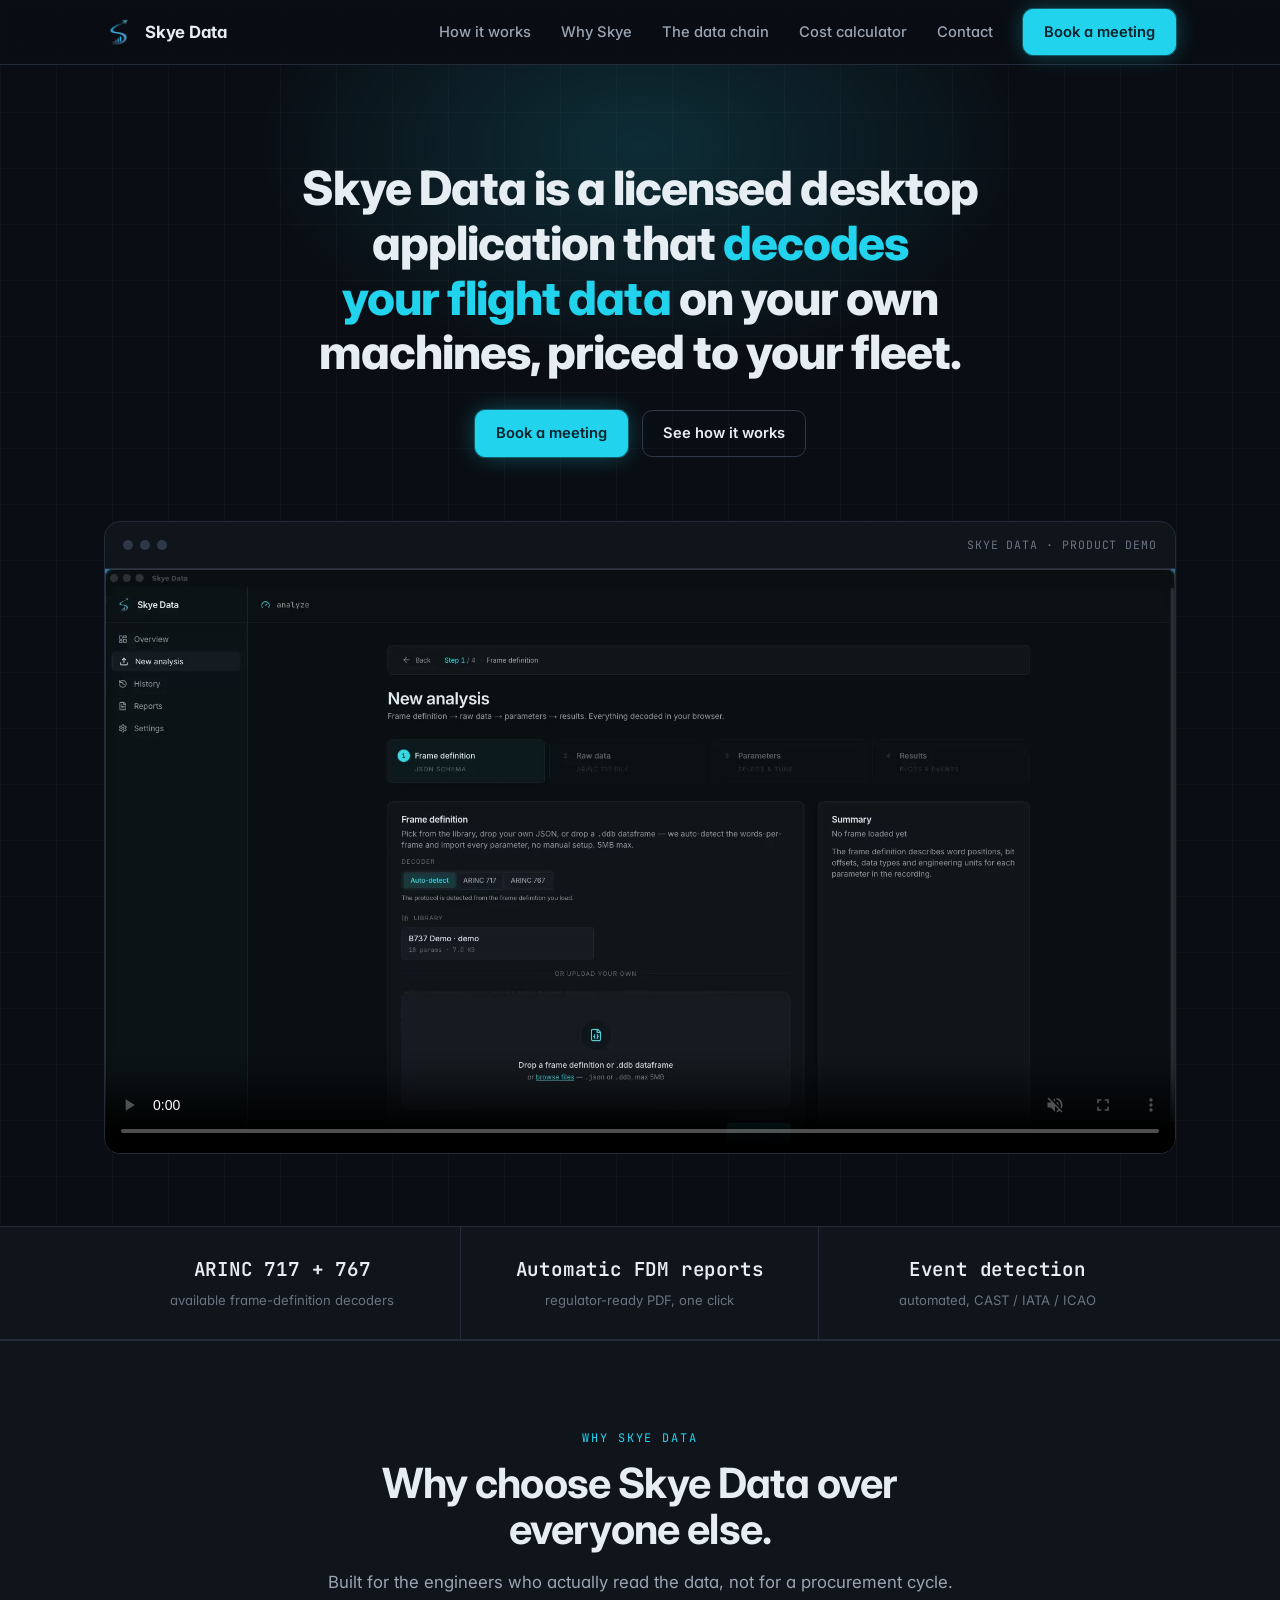
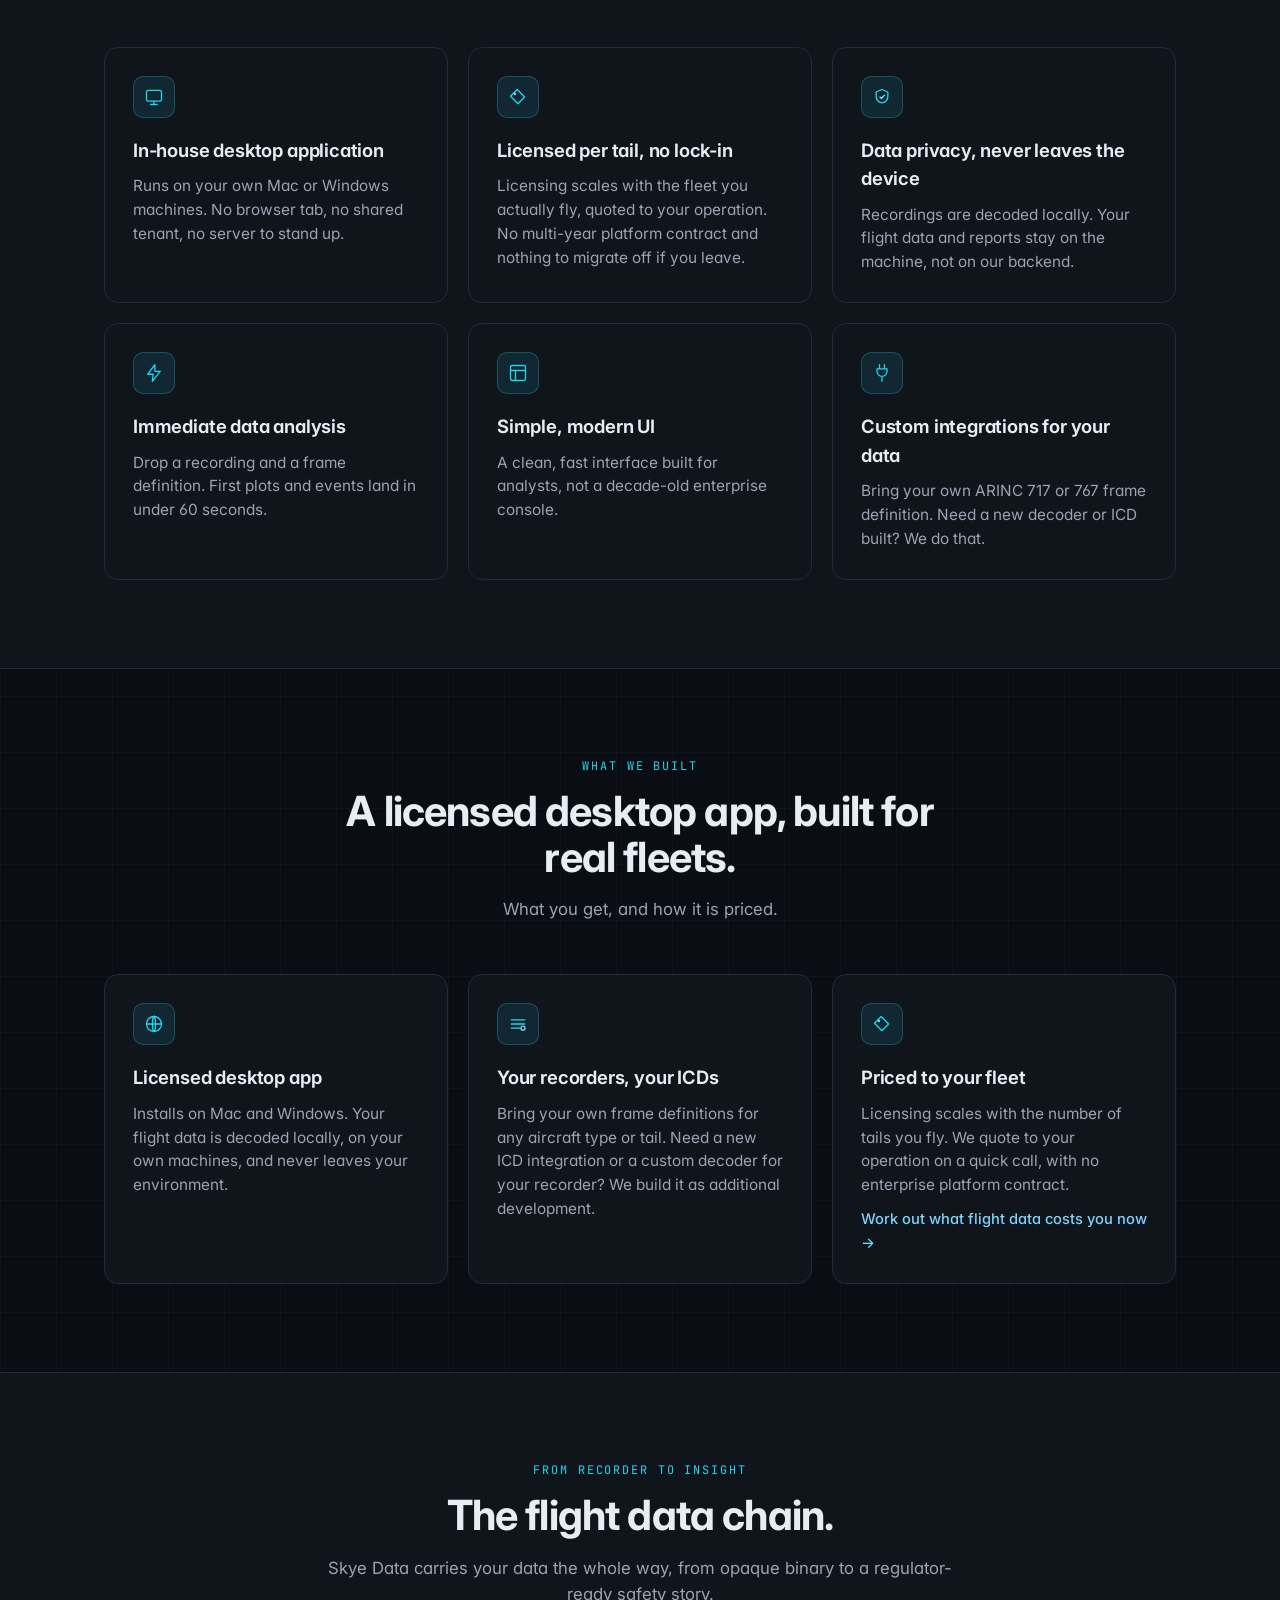
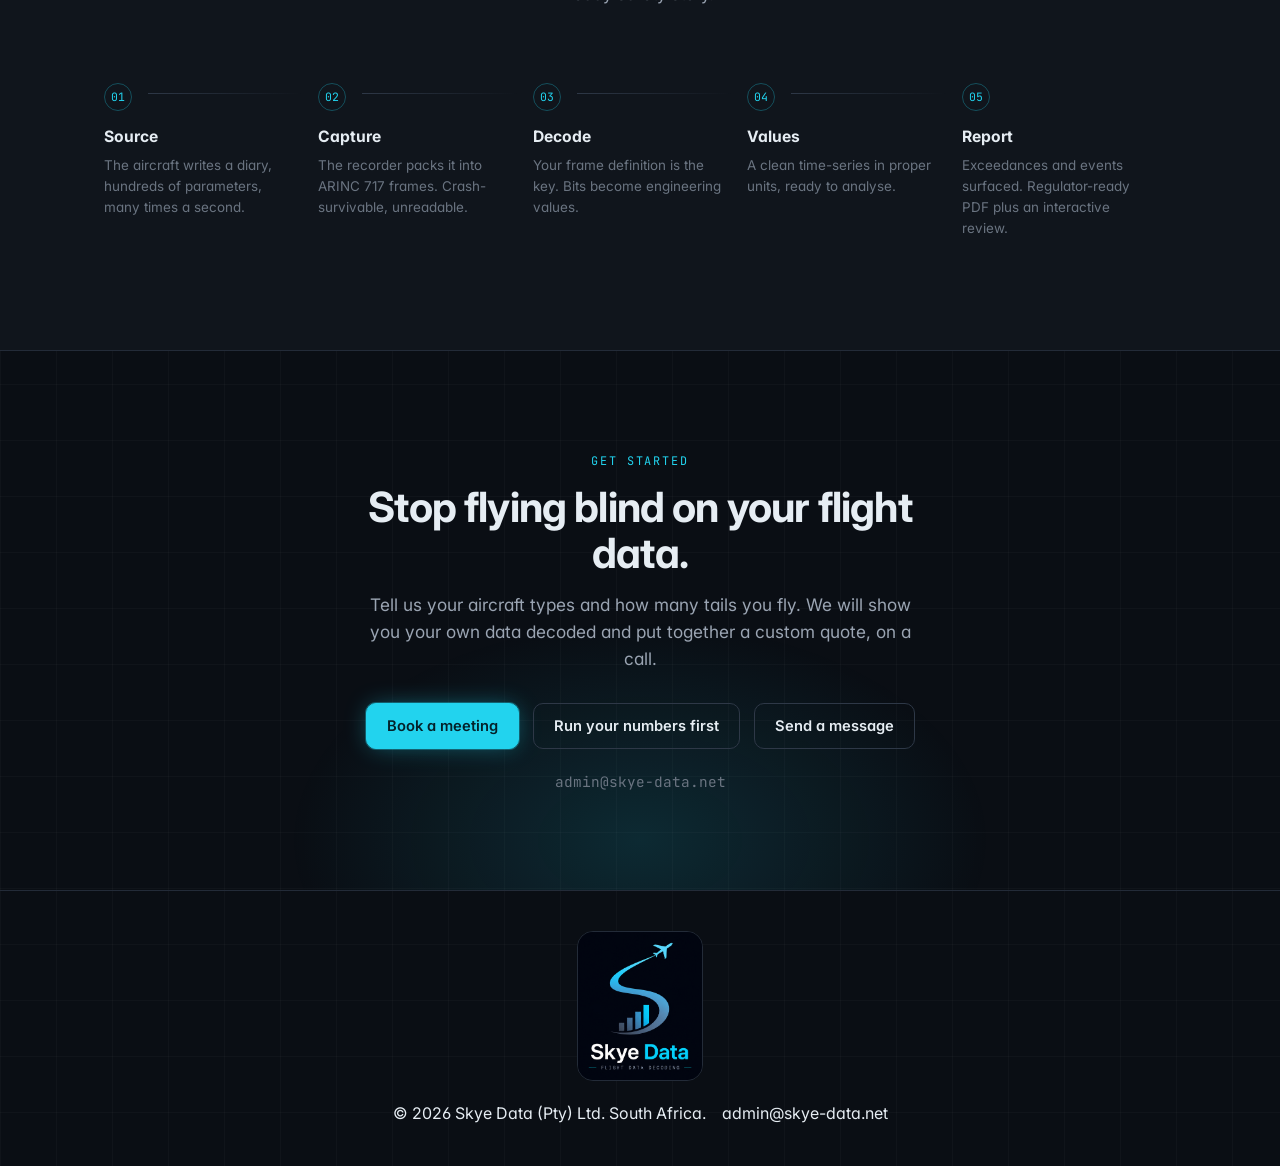
==== commit b8ebeefb: "Add flight-data cost calculator with Supabase-backed lead capture New calculator.html: a readout-bur" ====
--- a/index.html
+++ b/index.html
@@ -220,6 +220,7 @@
         <a class="link" href="#how">How it works</a>
         <a class="link" href="#why">Why Skye</a>
         <a class="link" href="#chain">The data chain</a>
+        <a class="link" href="calculator.html">Cost calculator</a>
         <a class="link" href="contact.html">Contact</a>
         <a class="btn btn-primary" href="book.html">Book a meeting</a>
       </nav>
@@ -331,6 +332,7 @@
             </div>
             <h3>Priced to your fleet</h3>
             <p>Licensing scales with the number of tails you fly. We quote to your operation on a quick call, with no enterprise platform contract.</p>
+            <p style="margin-top:10px"><a href="calculator.html" style="color:var(--accent-2);font-size:0.92rem;font-weight:500">Work out what flight data costs you now &rarr;</a></p>
           </div>
         </div>
       </div>
@@ -362,6 +364,7 @@
         <h2>Stop flying blind on your flight data.</h2>
         <p>Tell us your aircraft types and how many tails you fly. We will show you your own data decoded and put together a custom quote, on a call.</p>
         <a class="btn btn-primary" href="book.html">Book a meeting</a>
+        <a class="btn btn-ghost" href="calculator.html" style="margin-left:10px">Run your numbers first</a>
         <a class="btn btn-ghost" href="contact.html" style="margin-left:10px">Send a message</a>
         <a class="email" href="mailto:admin@skye-data.net">admin@skye-data.net</a>
       </div>
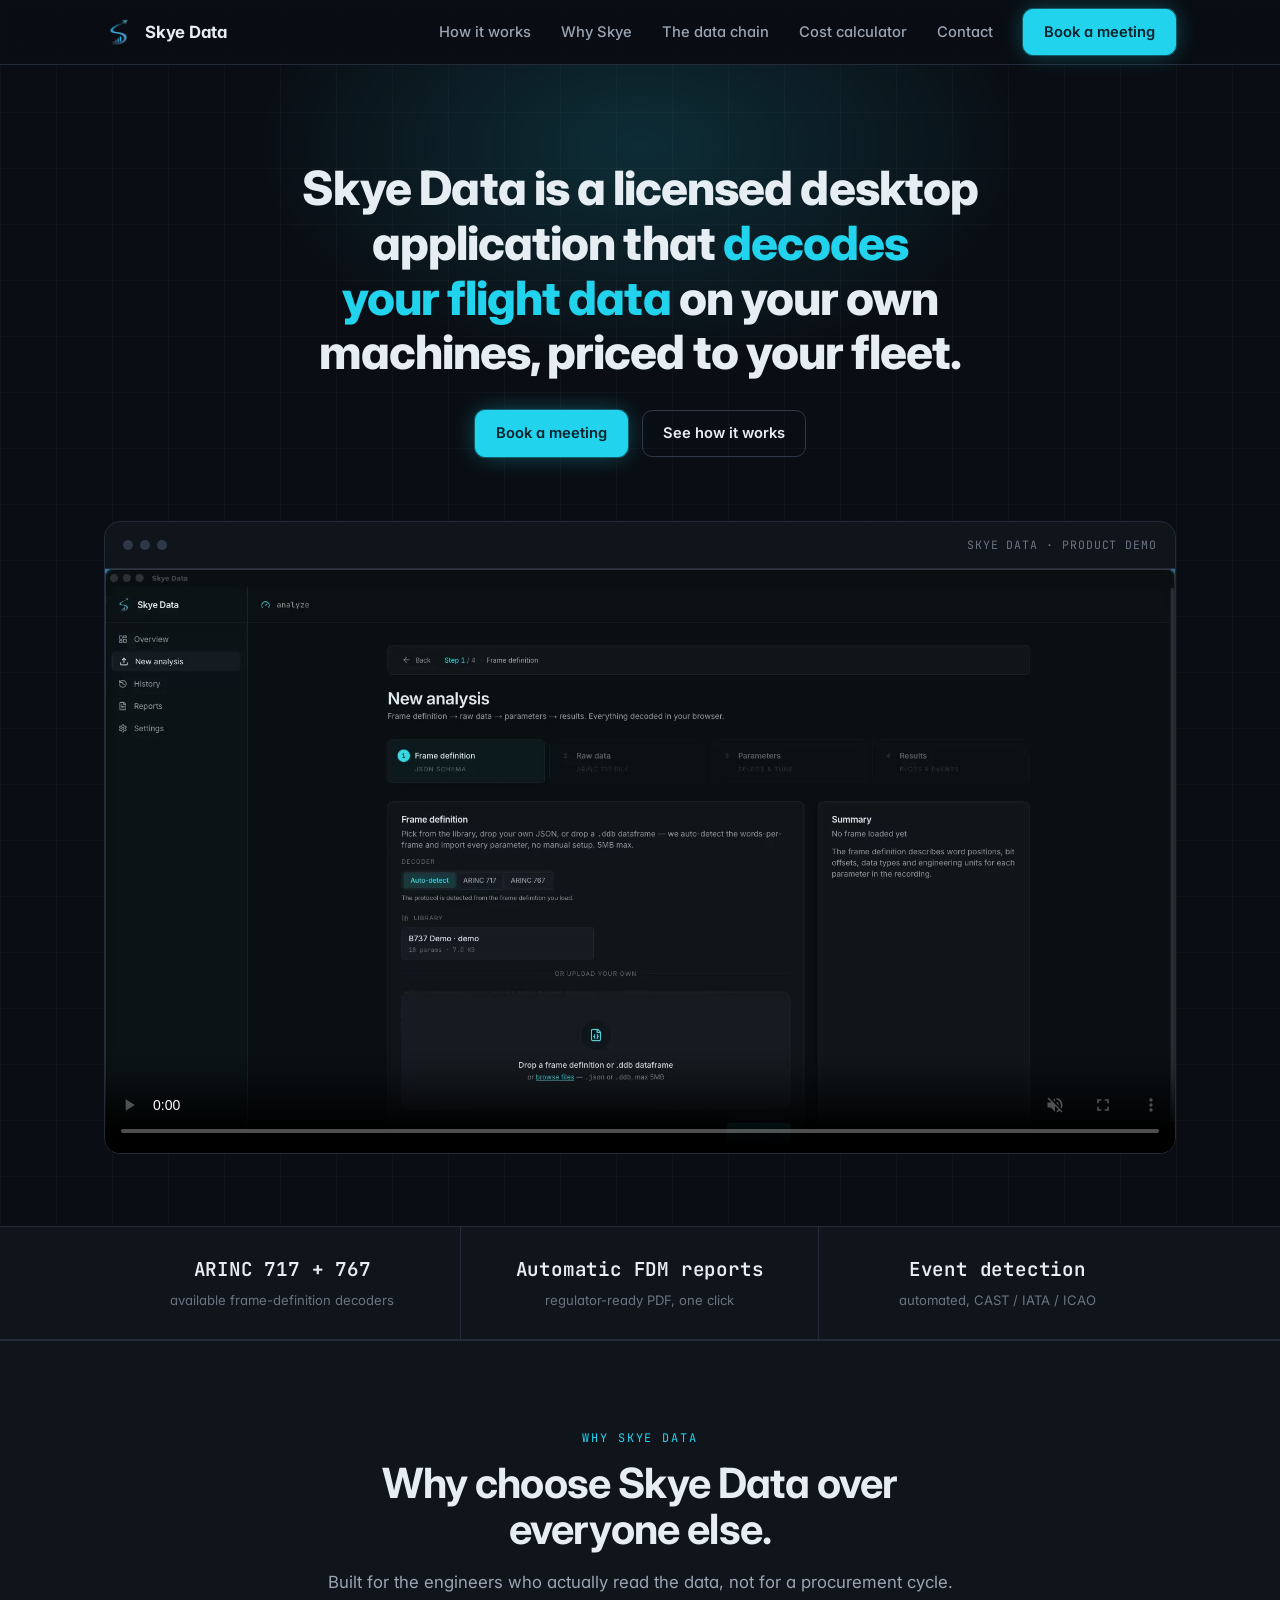
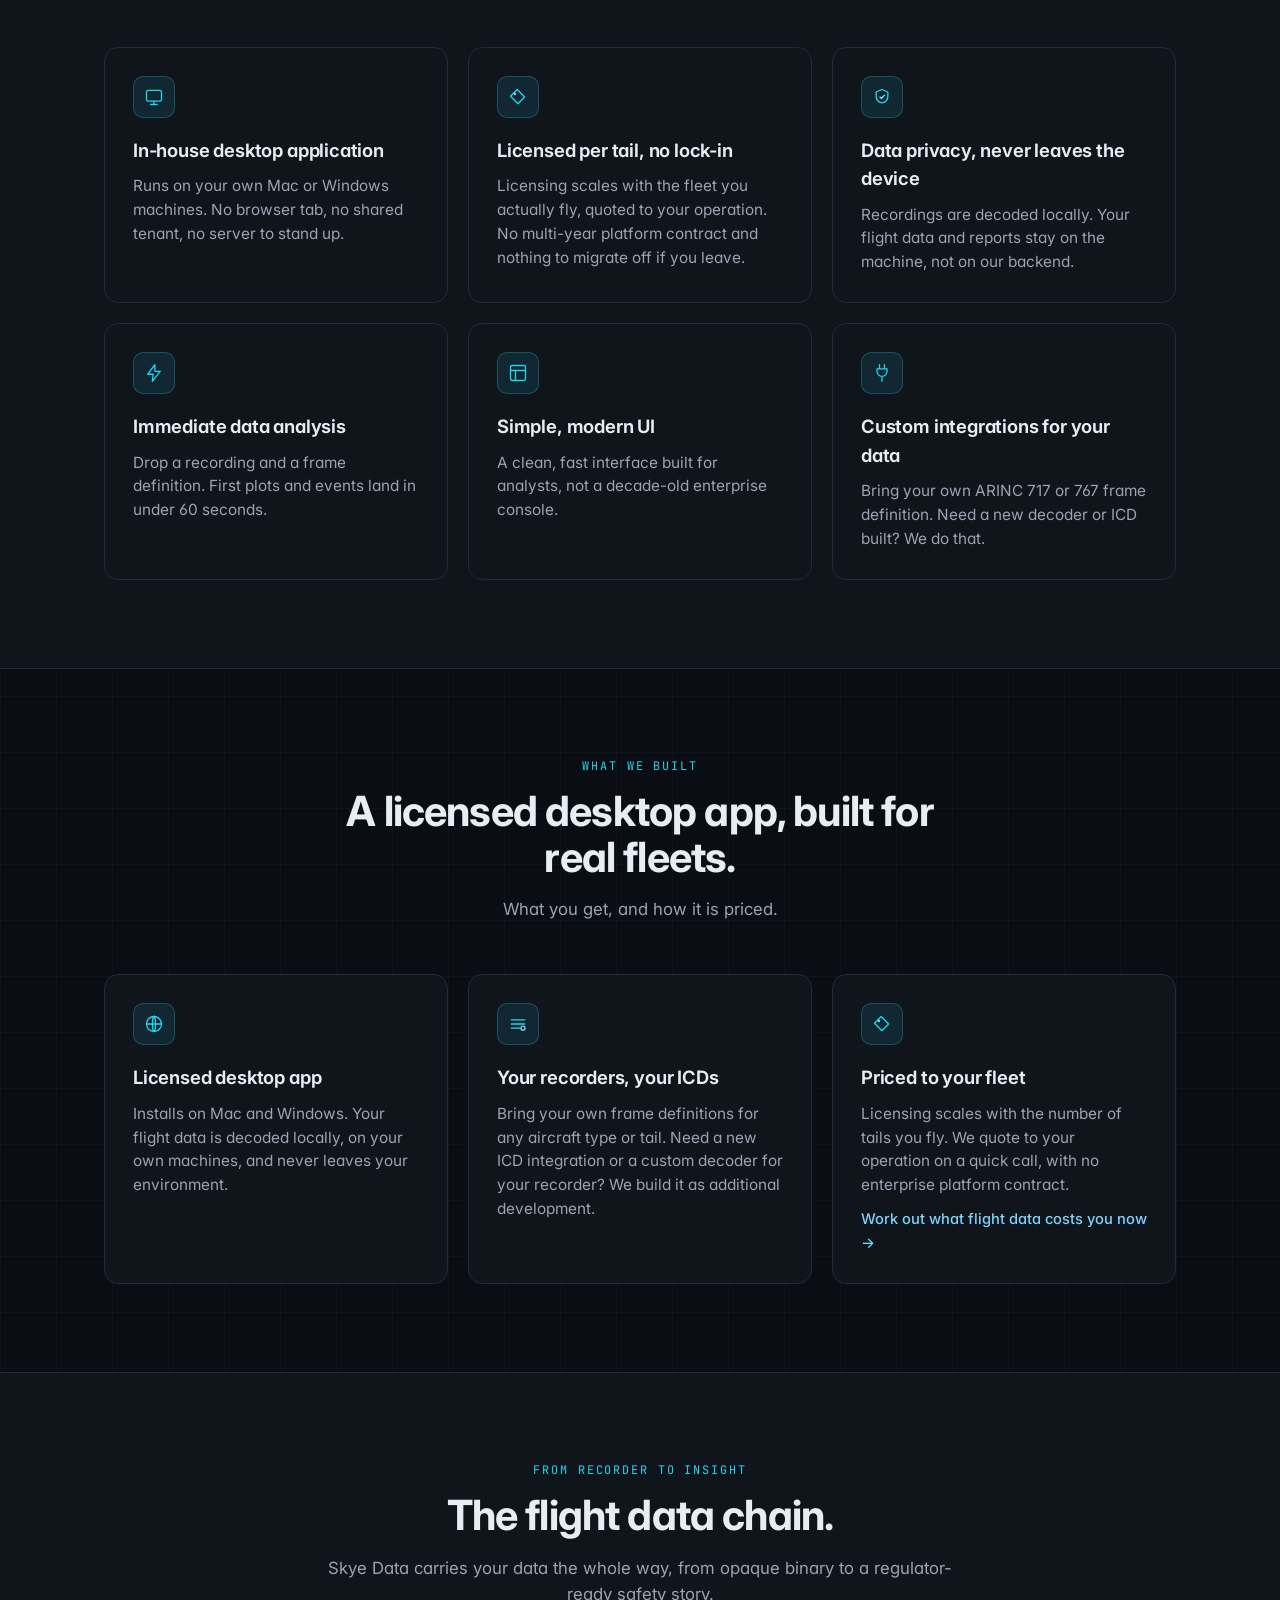
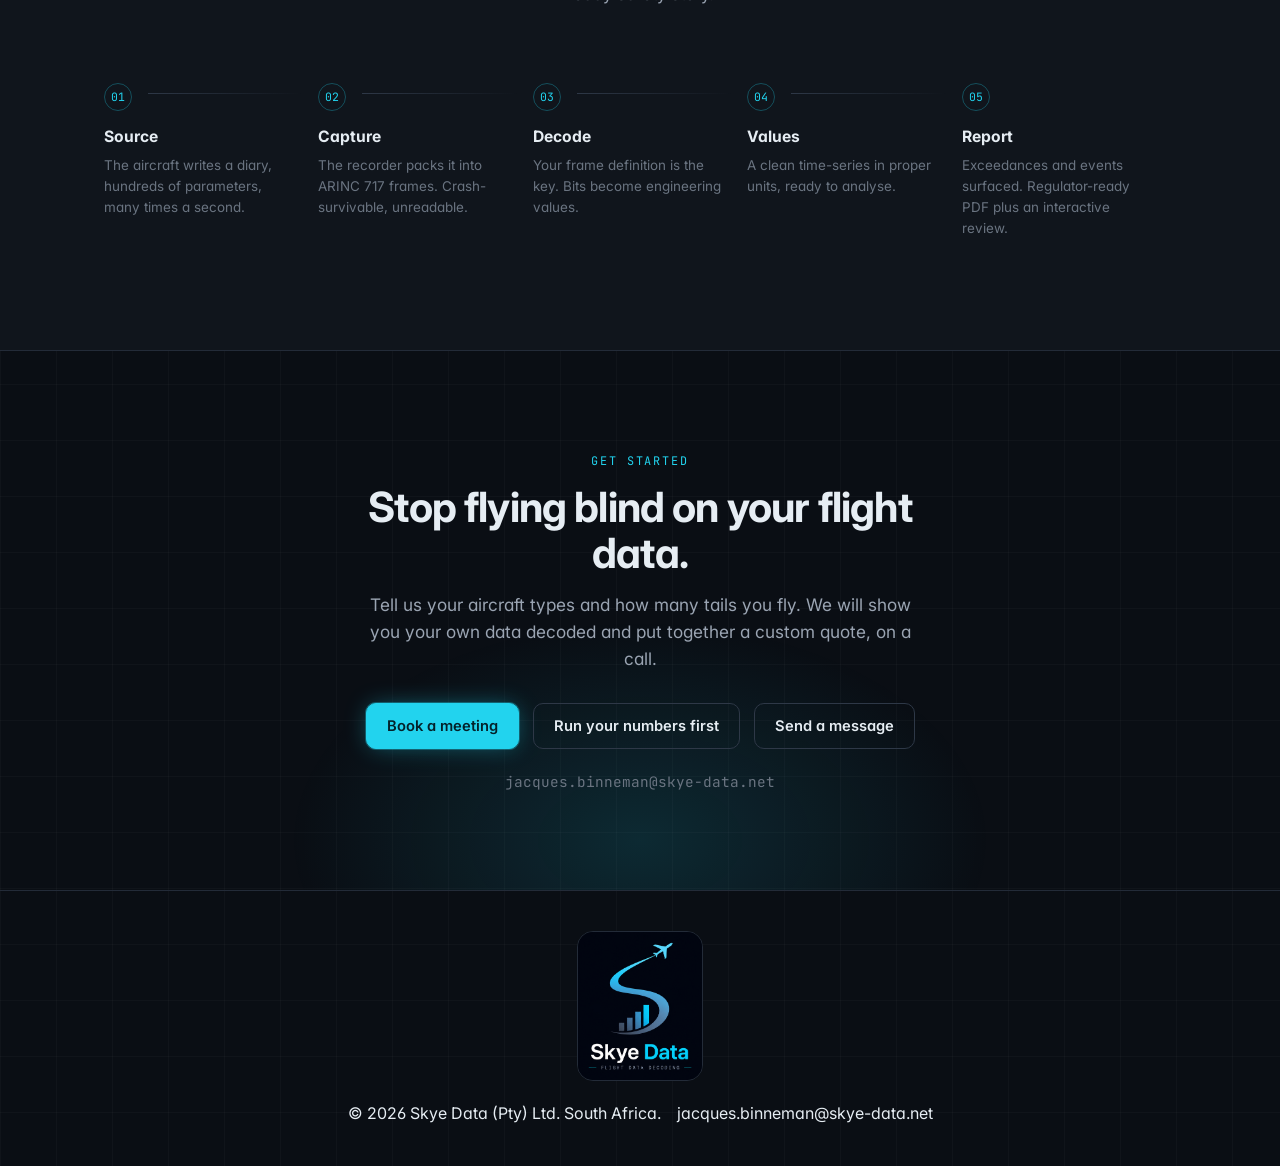
==== commit 5a63ad56: "Route all contact email to jacques.binneman@skye-data.net Replaces admin@skye-data.net across the si" ====
--- a/index.html
+++ b/index.html
@@ -366,7 +366,7 @@
         <a class="btn btn-primary" href="book.html">Book a meeting</a>
         <a class="btn btn-ghost" href="calculator.html" style="margin-left:10px">Run your numbers first</a>
         <a class="btn btn-ghost" href="contact.html" style="margin-left:10px">Send a message</a>
-        <a class="email" href="mailto:admin@skye-data.net">admin@skye-data.net</a>
+        <a class="email" href="mailto:jacques.binneman@skye-data.net">jacques.binneman@skye-data.net</a>
       </div>
     </section>
 
@@ -377,7 +377,7 @@
       <img class="footer-lockup" src="skye-data-lockup-trim.png" alt="Skye Data, flight data decoding" />
       <div class="foot-meta">
         <span class="small">&copy; 2026 Skye Data (Pty) Ltd. South Africa.</span>
-        <a class="link" href="mailto:admin@skye-data.net">admin@skye-data.net</a>
+        <a class="link" href="mailto:jacques.binneman@skye-data.net">jacques.binneman@skye-data.net</a>
       </div>
     </div>
   </footer>
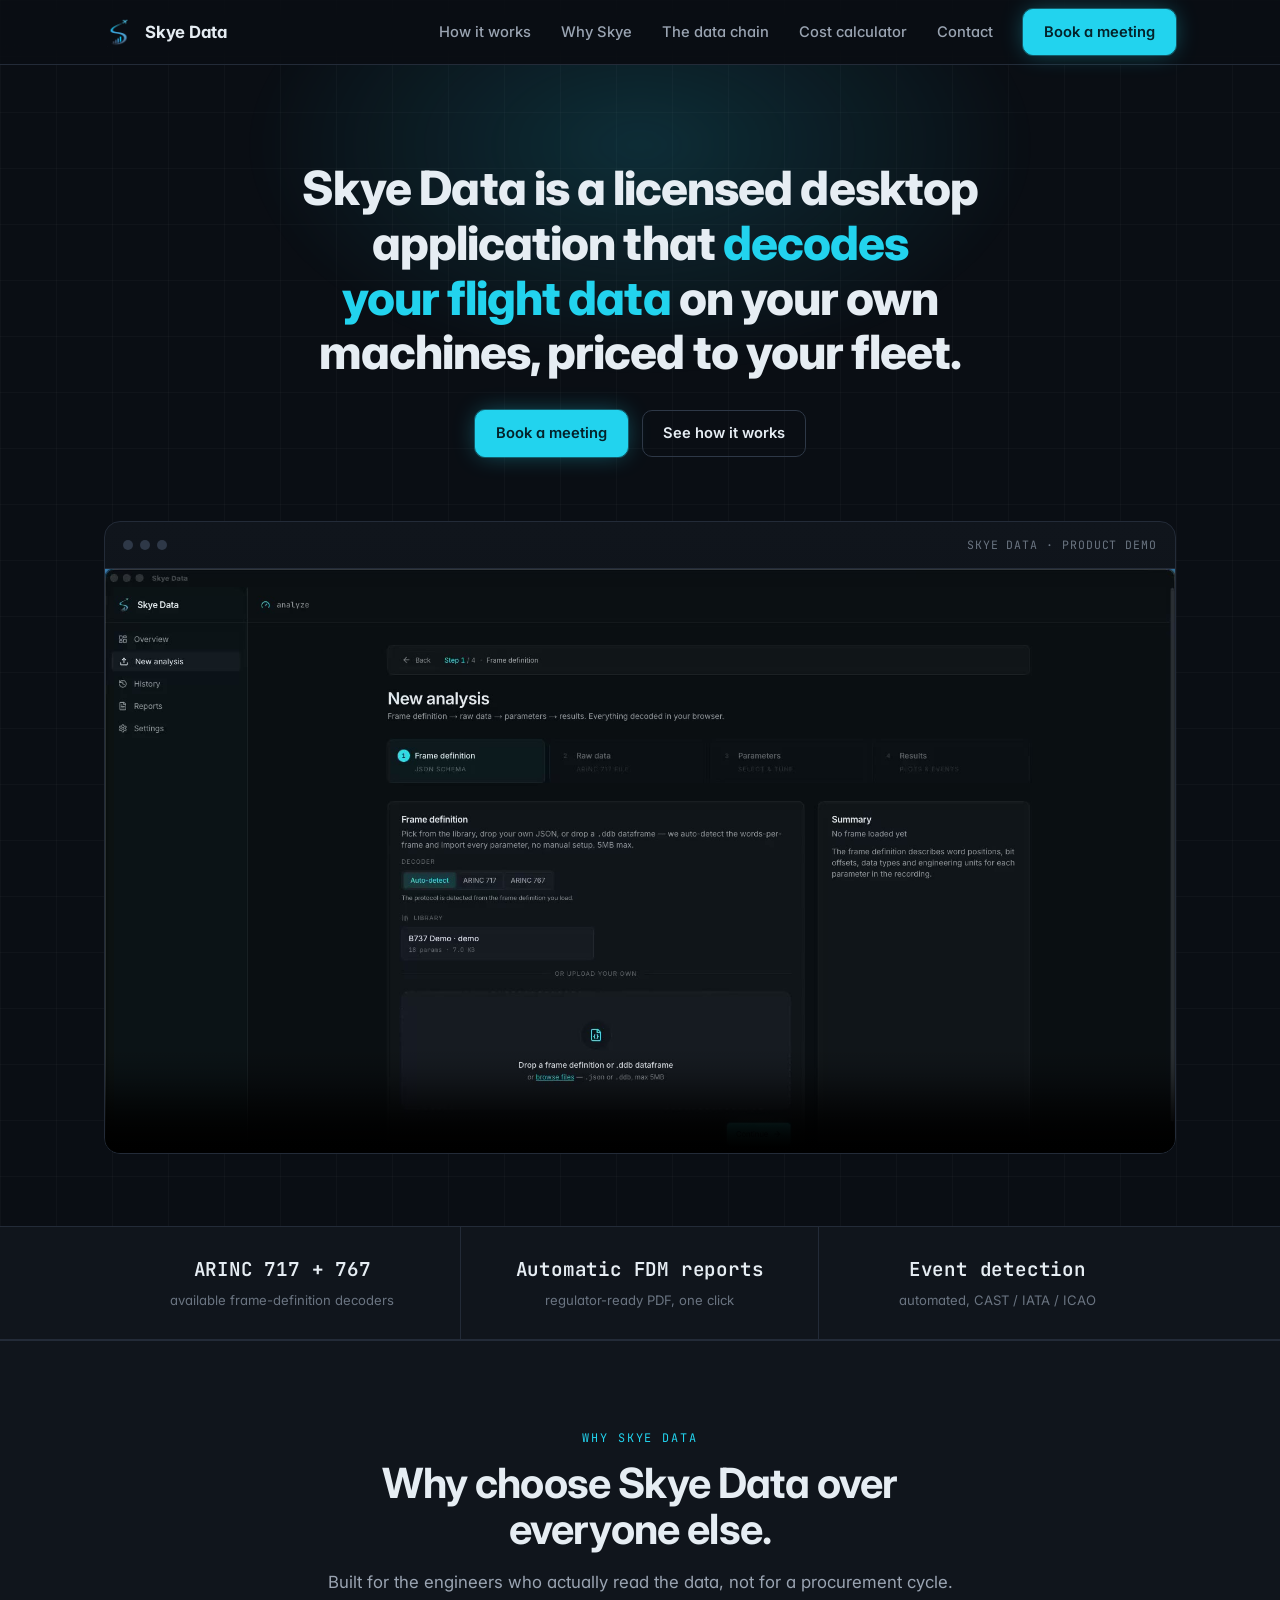
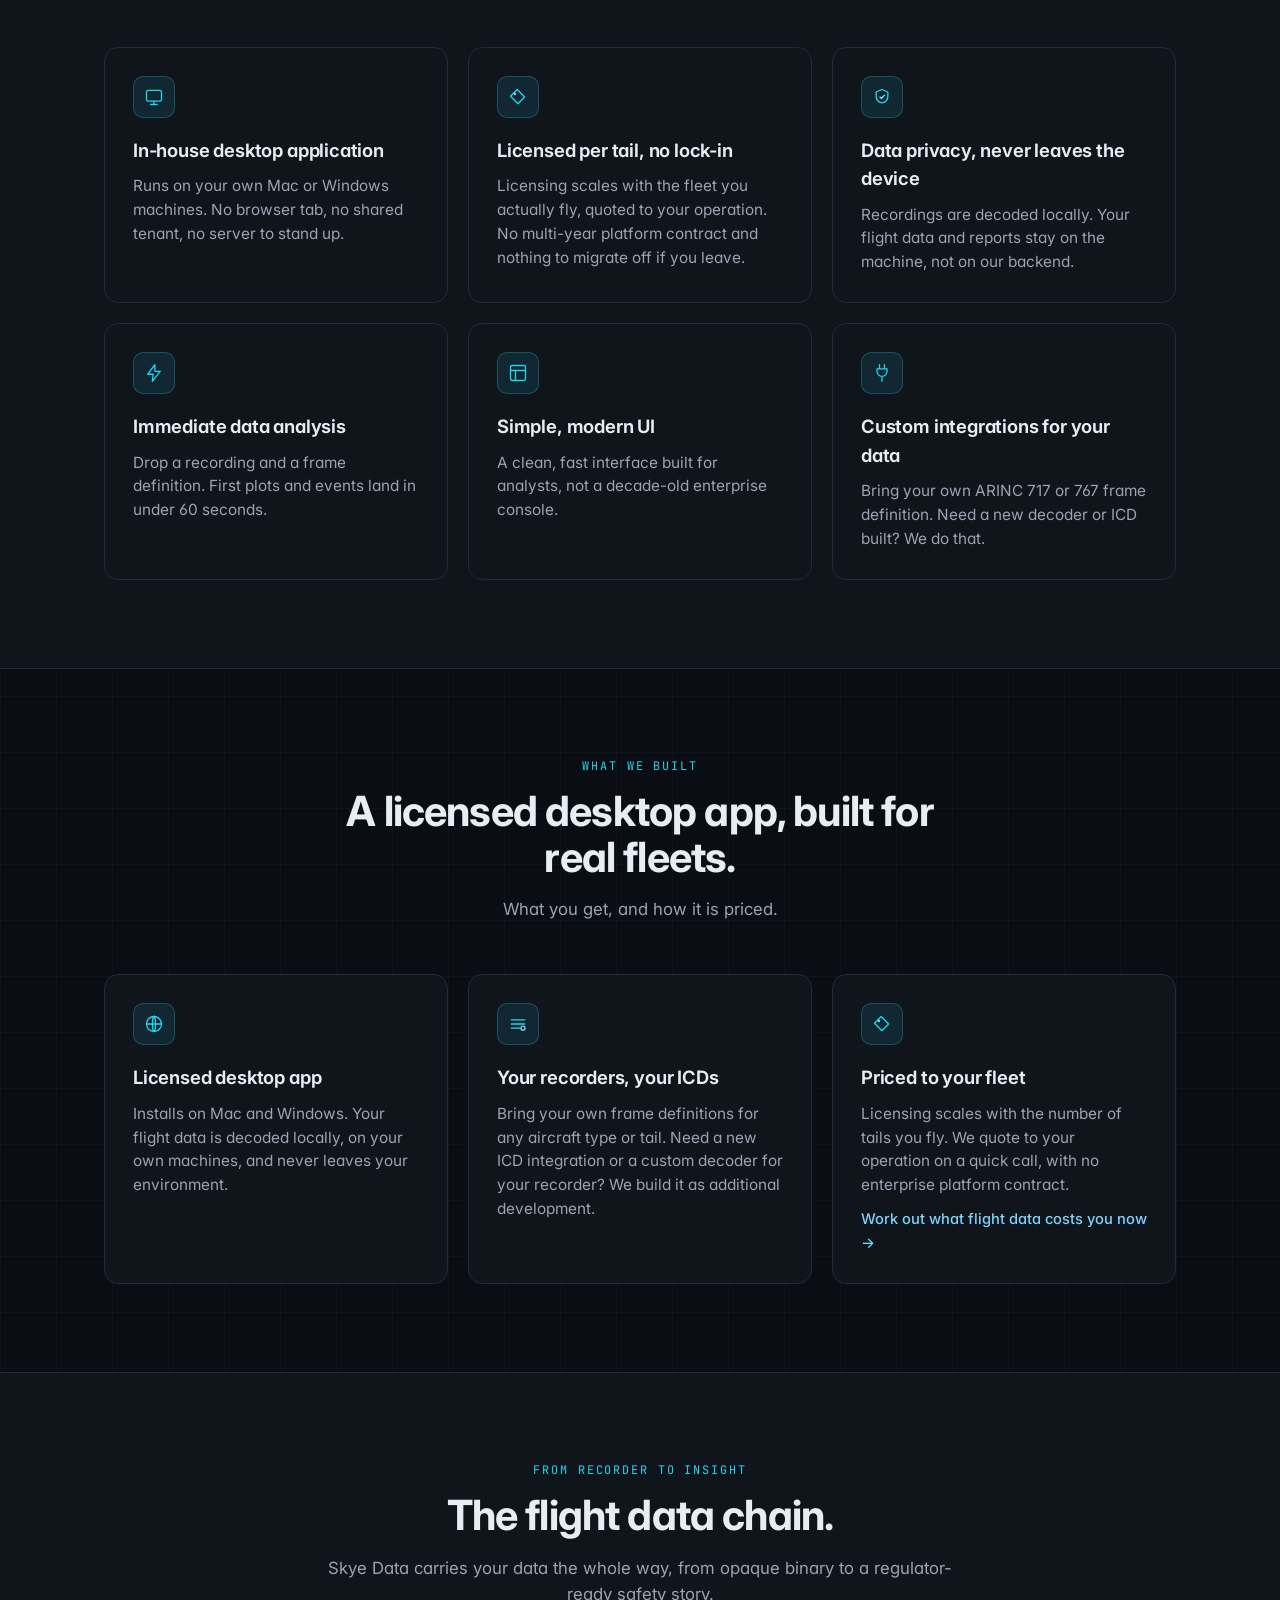
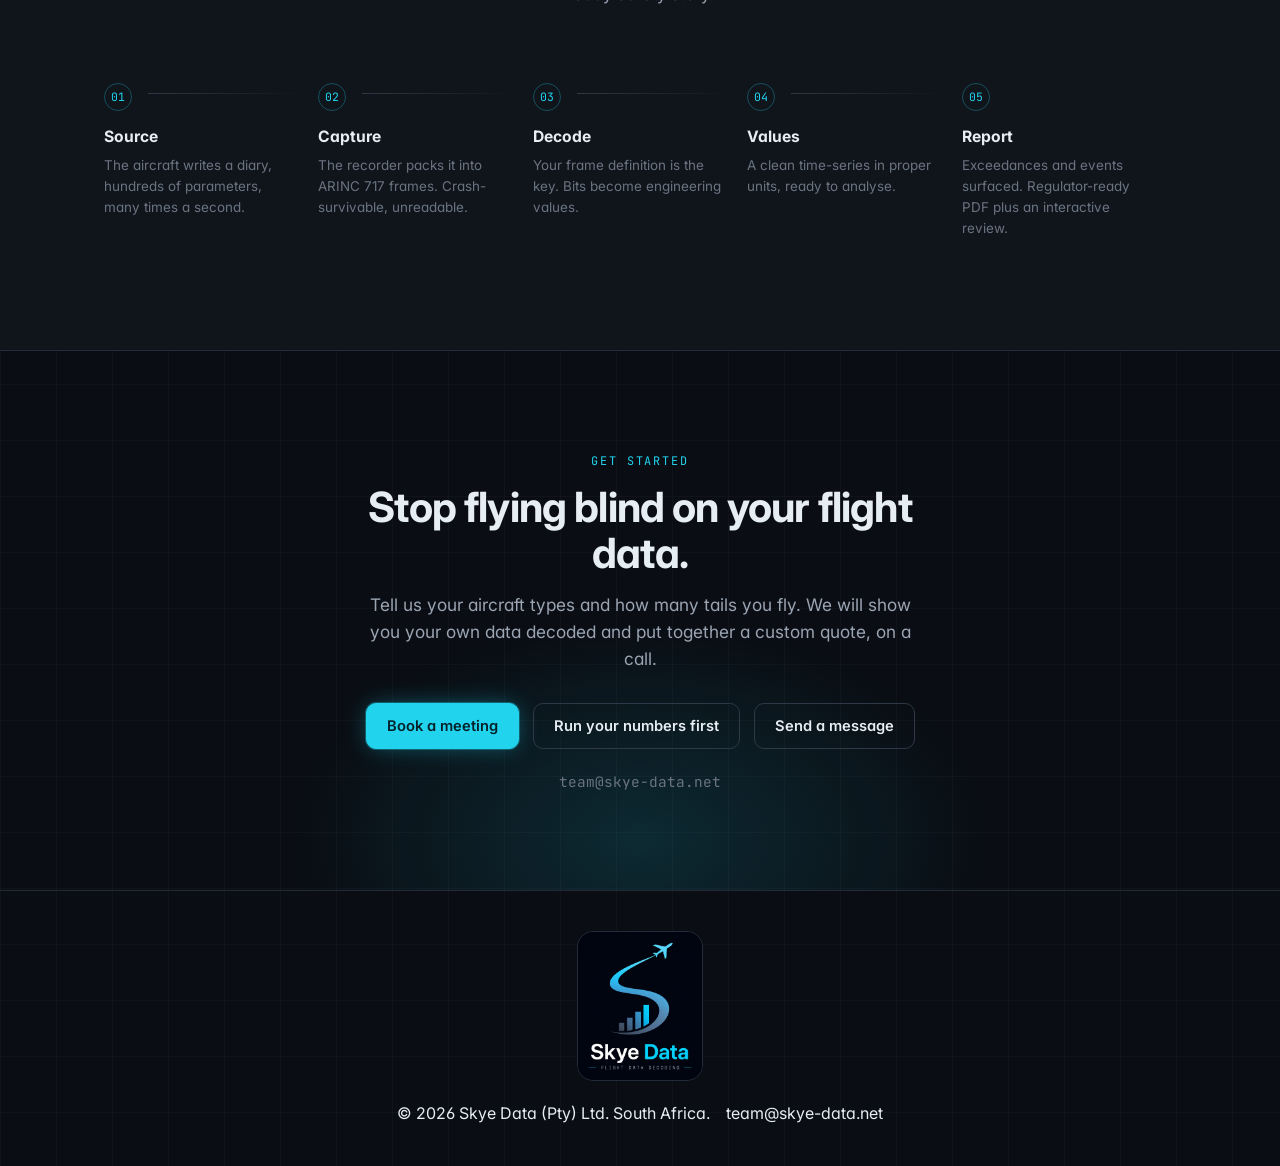
==== commit 8c6504a4: "Route all contact email to team@skye-data.net" ====
--- a/index.html
+++ b/index.html
@@ -366,7 +366,7 @@
         <a class="btn btn-primary" href="book.html">Book a meeting</a>
         <a class="btn btn-ghost" href="calculator.html" style="margin-left:10px">Run your numbers first</a>
         <a class="btn btn-ghost" href="contact.html" style="margin-left:10px">Send a message</a>
-        <a class="email" href="mailto:jacques.binneman@skye-data.net">jacques.binneman@skye-data.net</a>
+        <a class="email" href="mailto:team@skye-data.net">team@skye-data.net</a>
       </div>
     </section>
 
@@ -377,7 +377,7 @@
       <img class="footer-lockup" src="skye-data-lockup-trim.png" alt="Skye Data, flight data decoding" />
       <div class="foot-meta">
         <span class="small">&copy; 2026 Skye Data (Pty) Ltd. South Africa.</span>
-        <a class="link" href="mailto:jacques.binneman@skye-data.net">jacques.binneman@skye-data.net</a>
+        <a class="link" href="mailto:team@skye-data.net">team@skye-data.net</a>
       </div>
     </div>
   </footer>
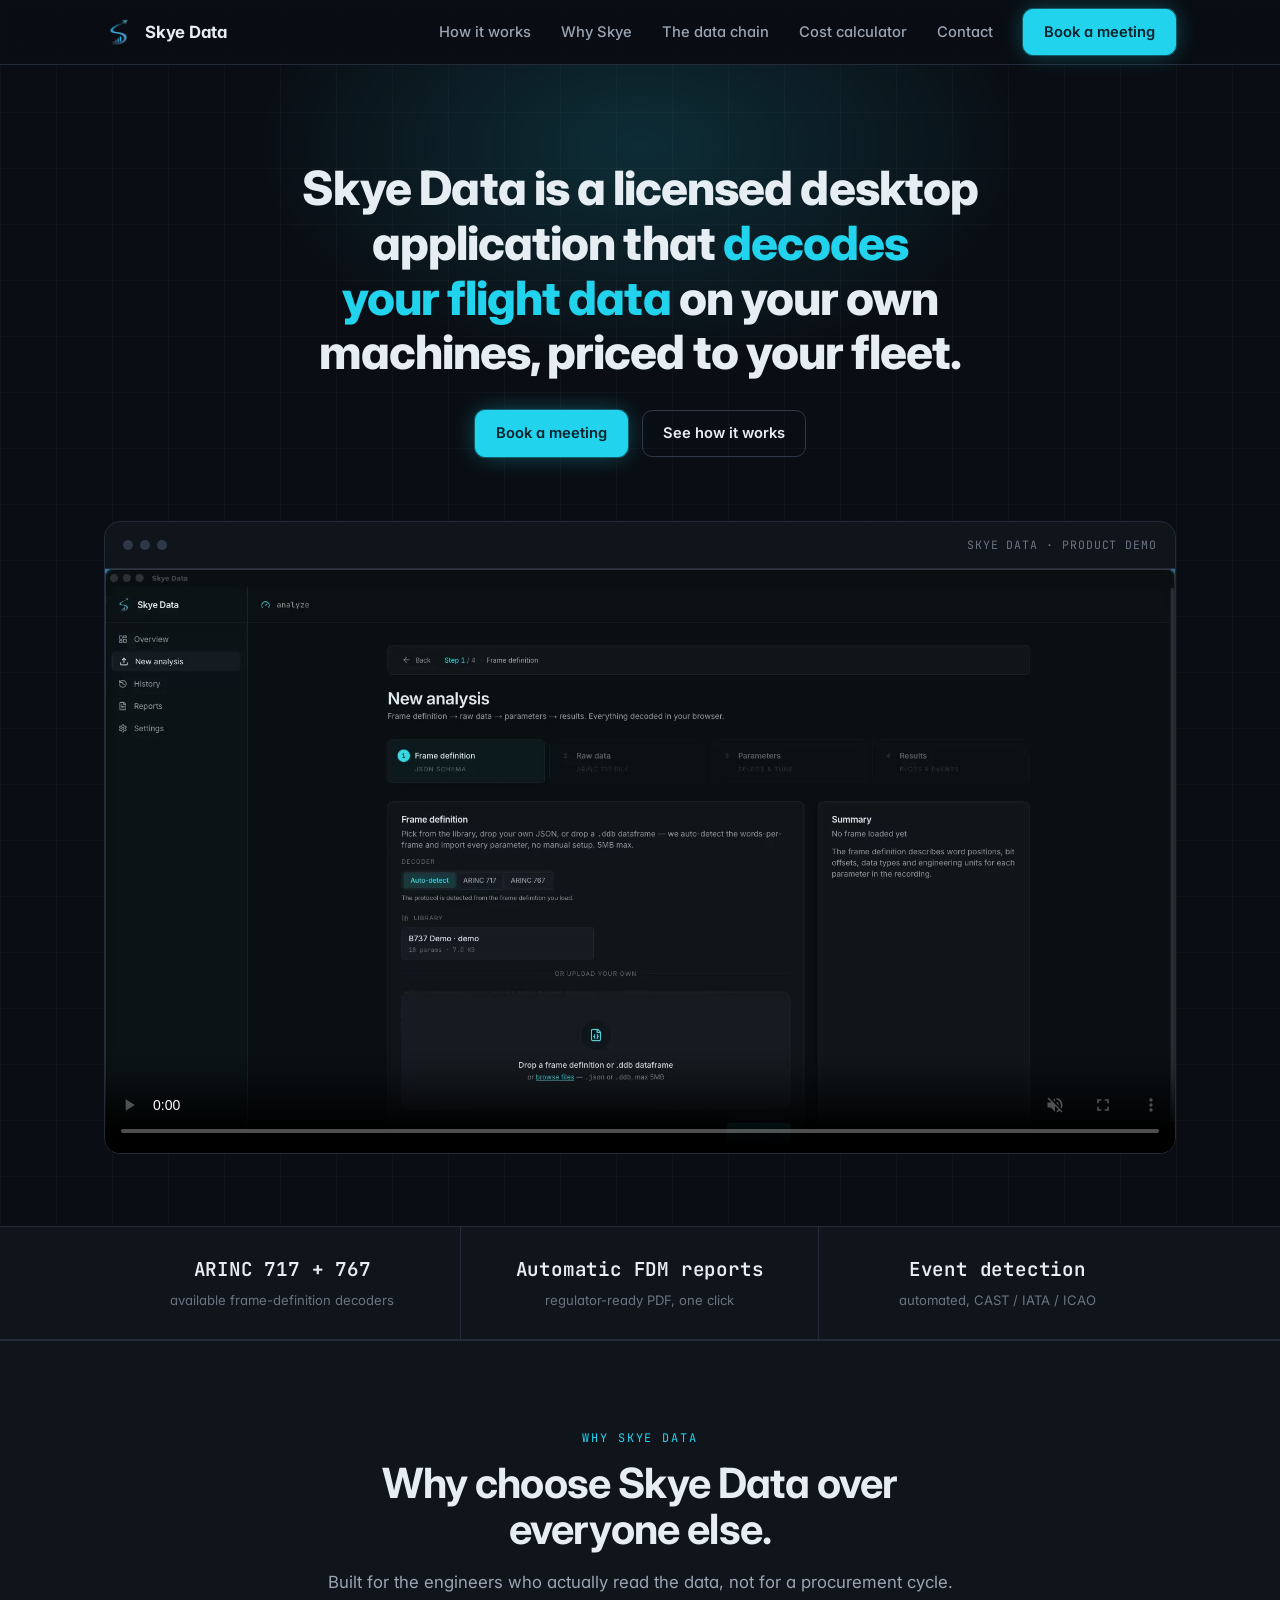
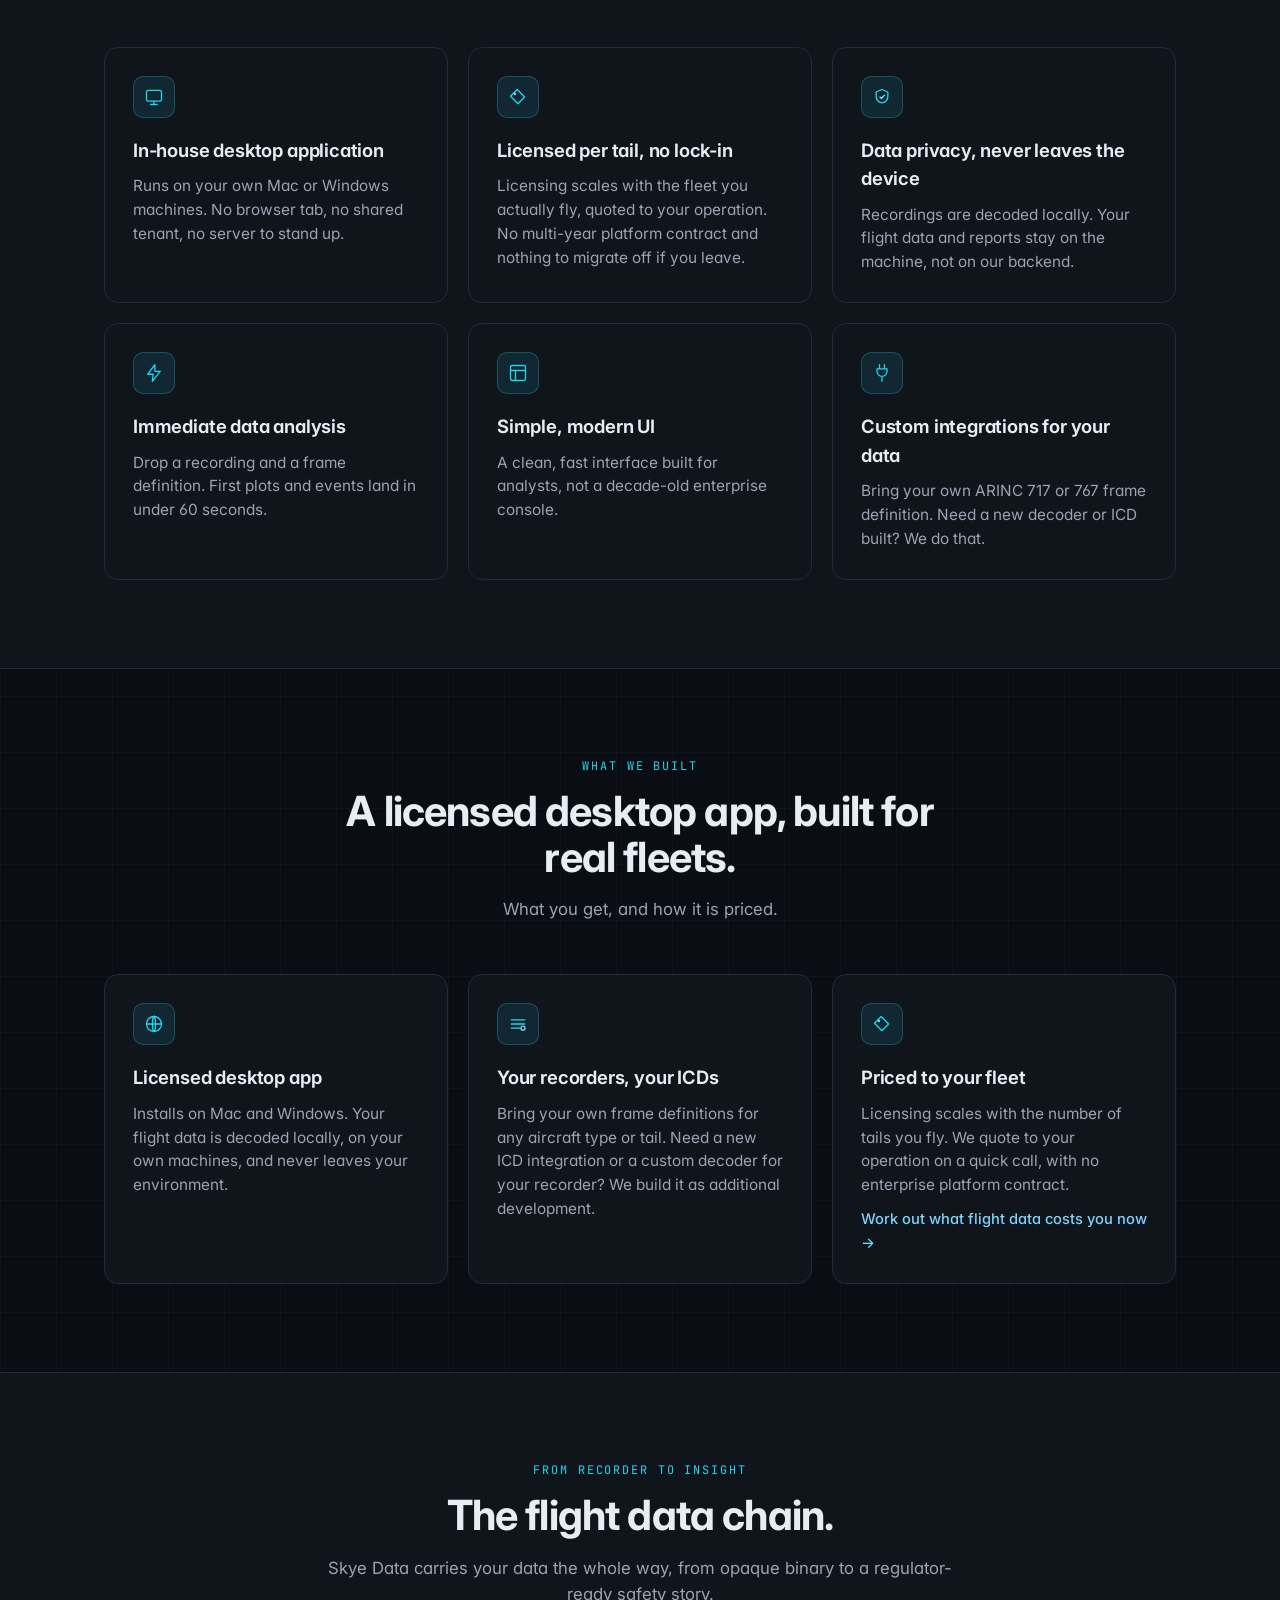
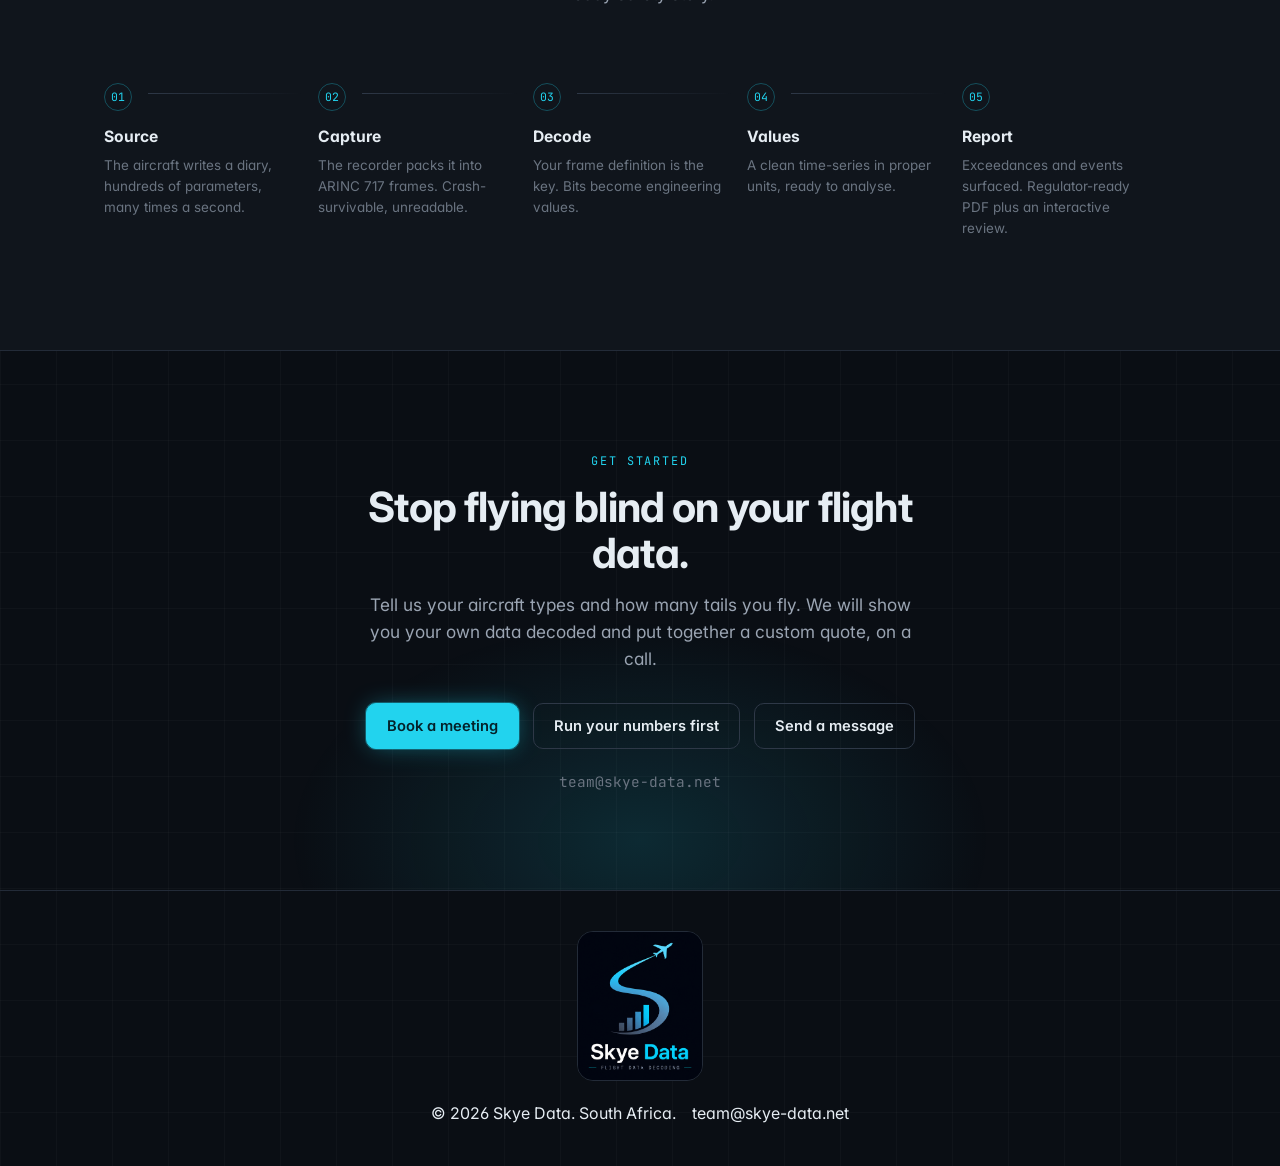
==== commit 04cd236c: "Drop (Pty) Ltd from the footer until the company is registered Skye Data is not registered with CIPC" ====
--- a/index.html
+++ b/index.html
@@ -376,7 +376,7 @@
     <div class="wrap foot-col">
       <img class="footer-lockup" src="skye-data-lockup-trim.png" alt="Skye Data, flight data decoding" />
       <div class="foot-meta">
-        <span class="small">&copy; 2026 Skye Data (Pty) Ltd. South Africa.</span>
+        <span class="small">&copy; 2026 Skye Data. South Africa.</span>
         <a class="link" href="mailto:team@skye-data.net">team@skye-data.net</a>
       </div>
     </div>
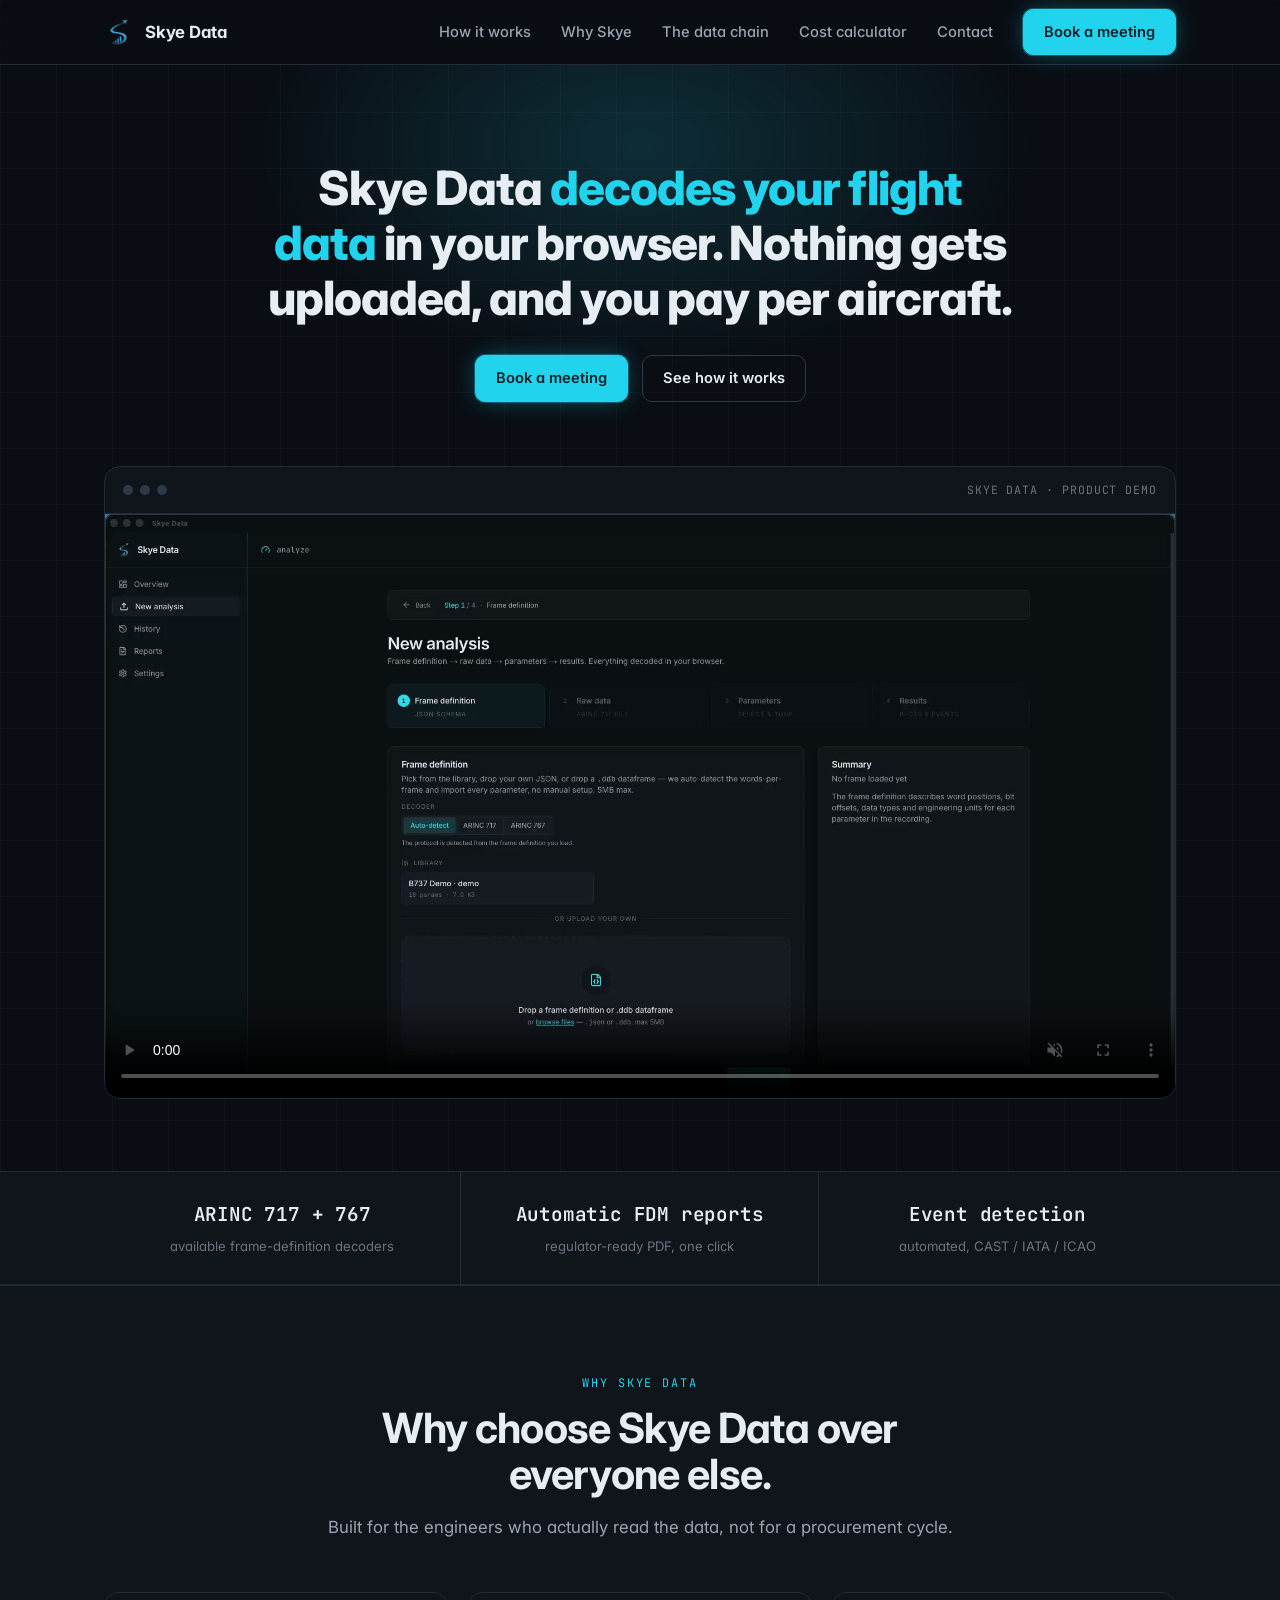
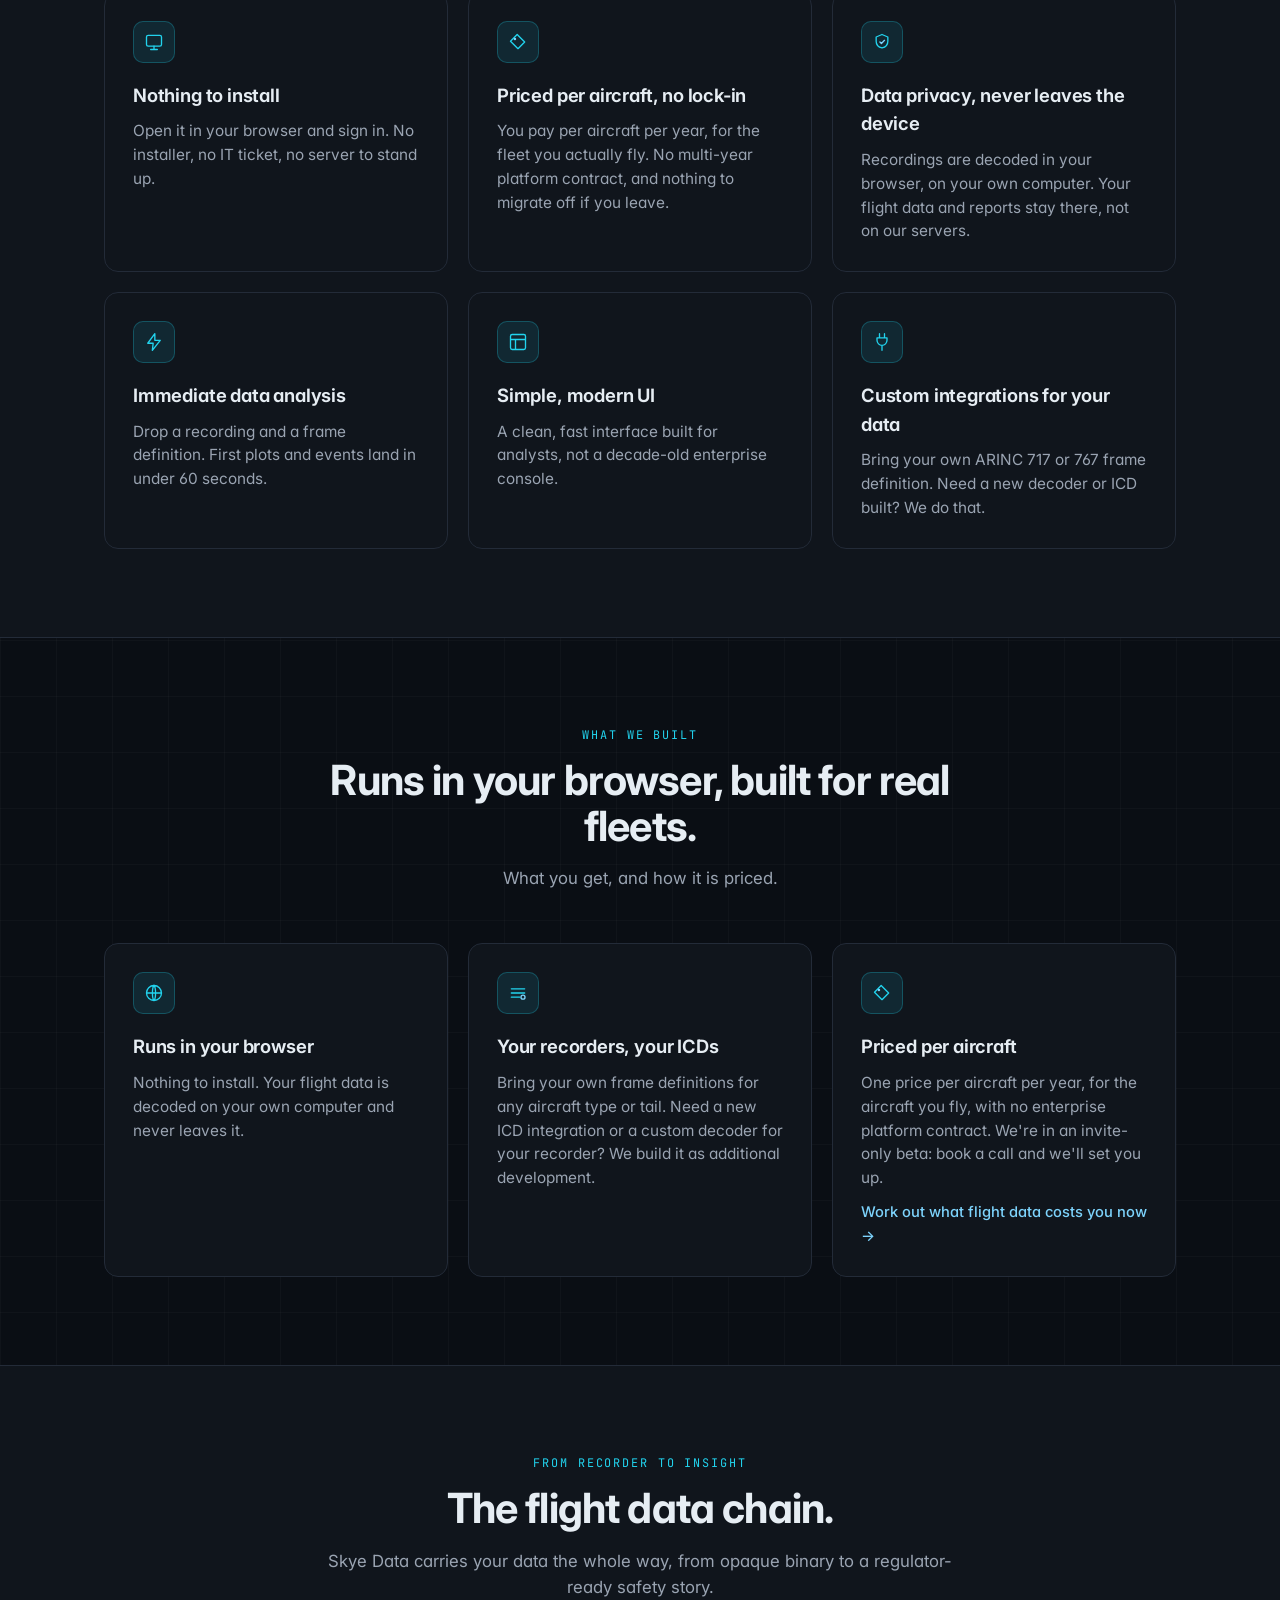
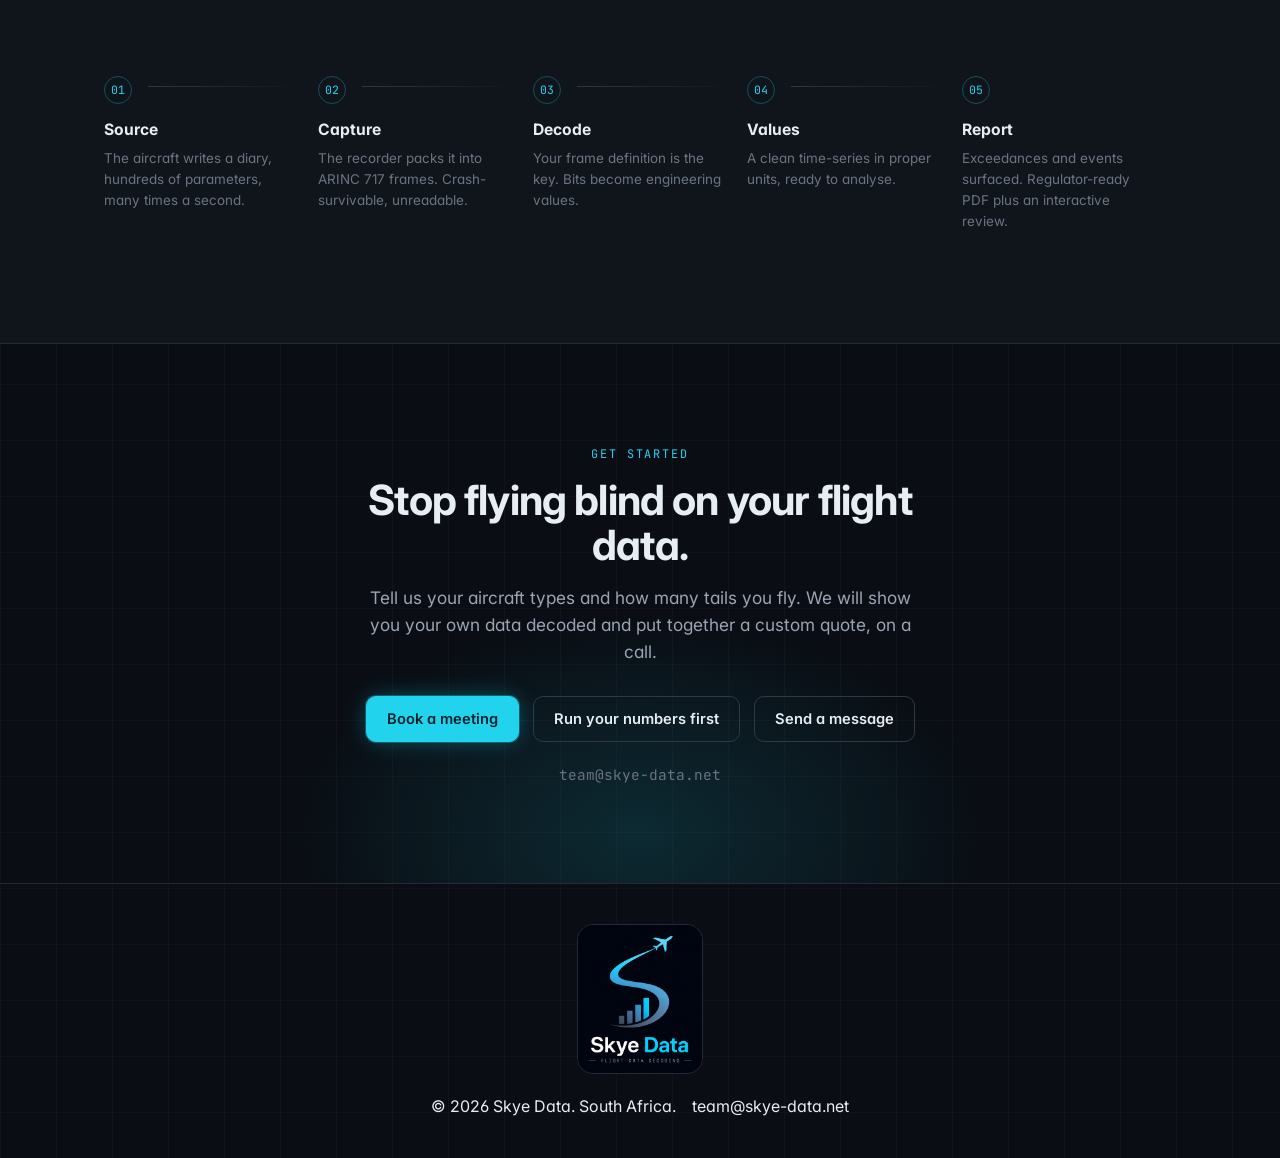
==== commit 62971b2f: "Describe the browser app instead of a licensed desktop app Skye Data now runs in the browser at app." ====
--- a/index.html
+++ b/index.html
@@ -3,13 +3,13 @@
 <head>
 <meta charset="UTF-8" />
 <meta name="viewport" content="width=device-width, initial-scale=1.0" />
-<title>Skye Data · Decode your flight data on your own machines</title>
-<meta name="description" content="A licensed desktop app for flight data monitoring. Decode locally on your own machines, bring your own ICDs, add custom integrations, license per tail." />
+<title>Skye Data · Decode your flight data in your browser</title>
+<meta name="description" content="Decode flight recorder data in your browser. Recordings never leave your computer. Bring your own ICDs, add custom integrations, priced per aircraft." />
 <link rel="icon" href="favicon.ico" sizes="any" />
 <link rel="icon" type="image/png" sizes="256x256" href="skye-data-icon-256.png" />
 <link rel="apple-touch-icon" href="skye-data-icon-512.png" />
-<meta property="og:title" content="Skye Data · Decode your flight data on your own machines" />
-<meta property="og:description" content="A licensed desktop app, priced to your fleet." />
+<meta property="og:title" content="Skye Data · Decode your flight data in your browser" />
+<meta property="og:description" content="Decode your flight data in your browser, priced per aircraft." />
 <meta property="og:type" content="website" />
 <meta property="og:image" content="skye-data-og.png" />
 <link rel="preconnect" href="https://fonts.googleapis.com" />
@@ -233,7 +233,7 @@
     <section class="hero">
       <div class="hero-glow"></div>
       <div class="wrap hero-inner">
-        <h1 class="reveal">Skye Data is a licensed desktop application that <span class="accent">decodes your flight data</span> on your own machines, priced to your fleet.</h1>
+        <h1 class="reveal">Skye Data <span class="accent">decodes your flight data</span> in your browser. Nothing gets uploaded, and you pay per aircraft.</h1>
         <div class="hero-cta reveal" style="animation-delay:.08s">
           <a class="btn btn-primary" href="book.html">Book a meeting</a>
           <a class="btn btn-ghost" href="#how">See how it works</a>
@@ -271,18 +271,18 @@
         <div class="pillars">
           <div class="card reveal">
             <div class="ic"><svg width="20" height="20" viewBox="0 0 24 24" fill="none"><rect x="3" y="4" width="18" height="13" rx="2" stroke="#22d3ee" stroke-width="1.6"/><path d="M8 21h8M12 17v4" stroke="#22d3ee" stroke-width="1.6" stroke-linecap="round"/></svg></div>
-            <h3>In-house desktop application</h3>
-            <p>Runs on your own Mac or Windows machines. No browser tab, no shared tenant, no server to stand up.</p>
+            <h3>Nothing to install</h3>
+            <p>Open it in your browser and sign in. No installer, no IT ticket, no server to stand up.</p>
           </div>
           <div class="card reveal" style="animation-delay:.05s">
             <div class="ic"><svg width="20" height="20" viewBox="0 0 24 24" fill="none"><path d="M3 11l8-8 9 9-8 8-9-9z" stroke="#22d3ee" stroke-width="1.6" stroke-linejoin="round"/><circle cx="8.3" cy="8.3" r="1.5" fill="#7dd3fc"/></svg></div>
-            <h3>Licensed per tail, no lock-in</h3>
-            <p>Licensing scales with the fleet you actually fly, quoted to your operation. No multi-year platform contract and nothing to migrate off if you leave.</p>
+            <h3>Priced per aircraft, no lock-in</h3>
+            <p>You pay per aircraft per year, for the fleet you actually fly. No multi-year platform contract, and nothing to migrate off if you leave.</p>
           </div>
           <div class="card reveal" style="animation-delay:.1s">
             <div class="ic"><svg width="20" height="20" viewBox="0 0 24 24" fill="none"><path d="M12 3l7 3v5c0 4-3 7.2-7 8-4-.8-7-4-7-8V6z" stroke="#22d3ee" stroke-width="1.6" stroke-linejoin="round"/><path d="M9.5 12l1.8 1.8L15 10" stroke="#7dd3fc" stroke-width="1.6" stroke-linecap="round" stroke-linejoin="round"/></svg></div>
             <h3>Data privacy, never leaves the device</h3>
-            <p>Recordings are decoded locally. Your flight data and reports stay on the machine, not on our backend.</p>
+            <p>Recordings are decoded in your browser, on your own computer. Your flight data and reports stay there, not on our servers.</p>
           </div>
           <div class="card reveal" style="animation-delay:.15s">
             <div class="ic"><svg width="20" height="20" viewBox="0 0 24 24" fill="none"><path d="M13 2L4.5 13.5H11l-1 8.5L19.5 10H13z" stroke="#22d3ee" stroke-width="1.6" stroke-linejoin="round"/></svg></div>
@@ -308,7 +308,7 @@
       <div class="wrap">
         <div class="section-head">
           <div class="kicker">What we built</div>
-          <h2>A licensed desktop app, built for real fleets.</h2>
+          <h2>Runs in your browser, built for real fleets.</h2>
           <p>What you get, and how it is priced.</p>
         </div>
         <div class="pillars">
@@ -316,8 +316,8 @@
             <div class="ic">
               <svg width="20" height="20" viewBox="0 0 24 24" fill="none"><path d="M12 3a9 9 0 100 18 9 9 0 000-18zM3 12h18M12 3c2.5 2.7 2.5 15.3 0 18M12 3c-2.5 2.7-2.5 15.3 0 18" stroke="#22d3ee" stroke-width="1.6" stroke-linecap="round"/></svg>
             </div>
-            <h3>Licensed desktop app</h3>
-            <p>Installs on Mac and Windows. Your flight data is decoded locally, on your own machines, and never leaves your environment.</p>
+            <h3>Runs in your browser</h3>
+            <p>Nothing to install. Your flight data is decoded on your own computer and never leaves it.</p>
           </div>
           <div class="card reveal" style="animation-delay:.08s">
             <div class="ic">
@@ -330,8 +330,8 @@
             <div class="ic">
               <svg width="20" height="20" viewBox="0 0 24 24" fill="none"><path d="M3 11l8-8 9 9-8 8-9-9z" stroke="#22d3ee" stroke-width="1.6" stroke-linejoin="round"/><circle cx="8.3" cy="8.3" r="1.5" fill="#7dd3fc"/></svg>
             </div>
-            <h3>Priced to your fleet</h3>
-            <p>Licensing scales with the number of tails you fly. We quote to your operation on a quick call, with no enterprise platform contract.</p>
+            <h3>Priced per aircraft</h3>
+            <p>One price per aircraft per year, for the aircraft you fly, with no enterprise platform contract. We're in an invite-only beta: book a call and we'll set you up.</p>
             <p style="margin-top:10px"><a href="calculator.html" style="color:var(--accent-2);font-size:0.92rem;font-weight:500">Work out what flight data costs you now &rarr;</a></p>
           </div>
         </div>
